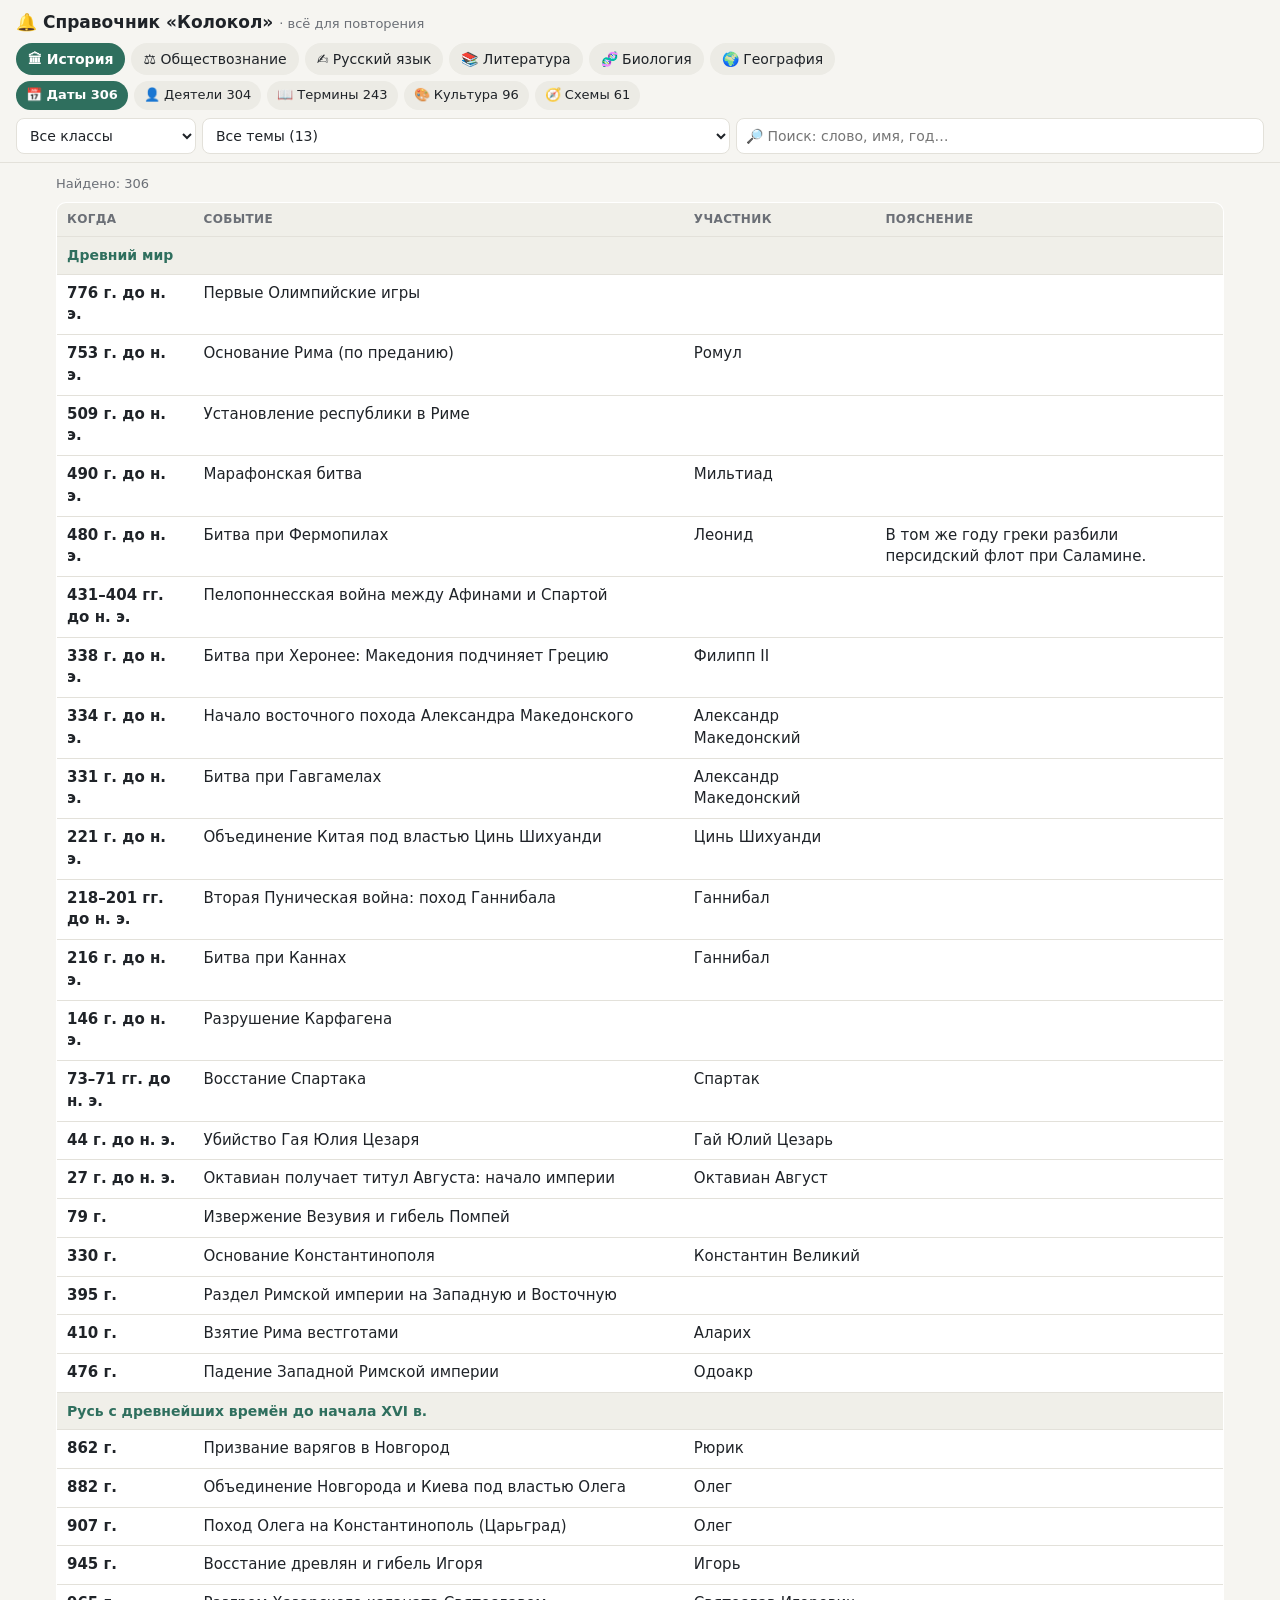
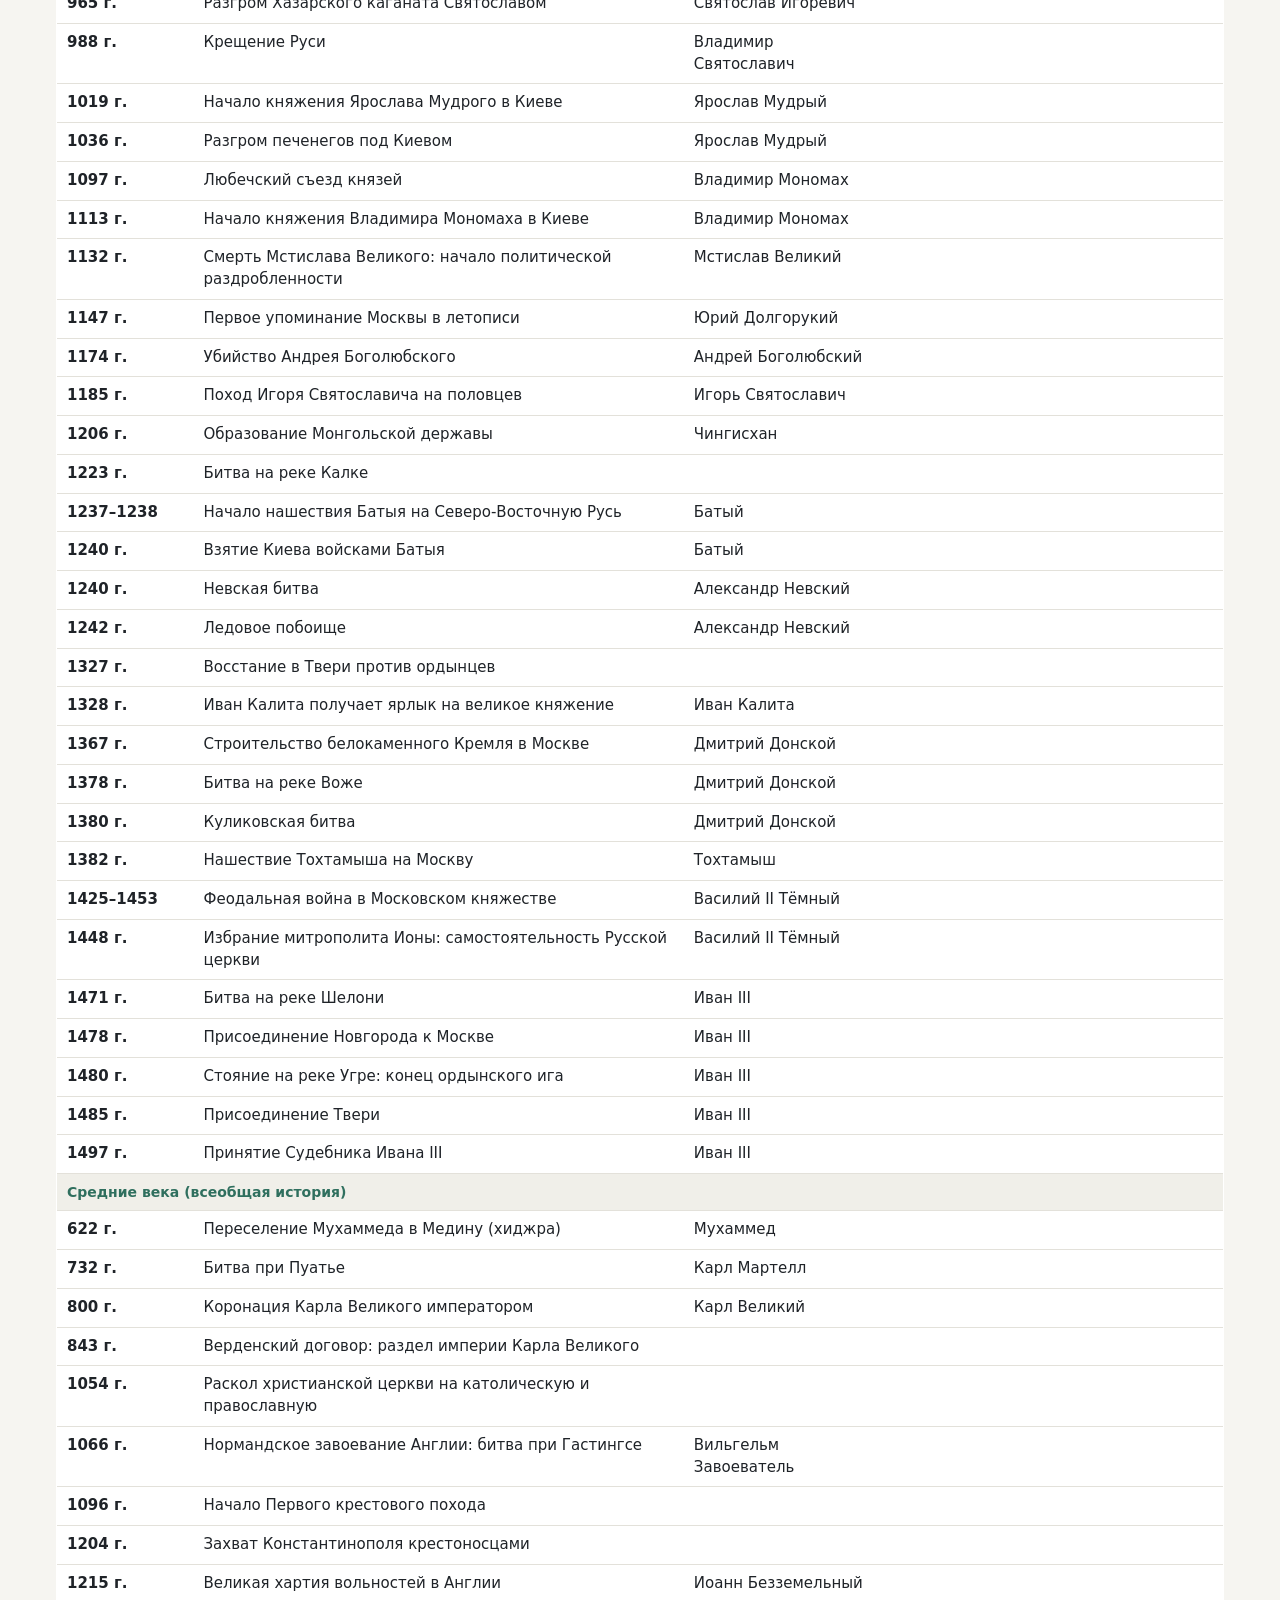
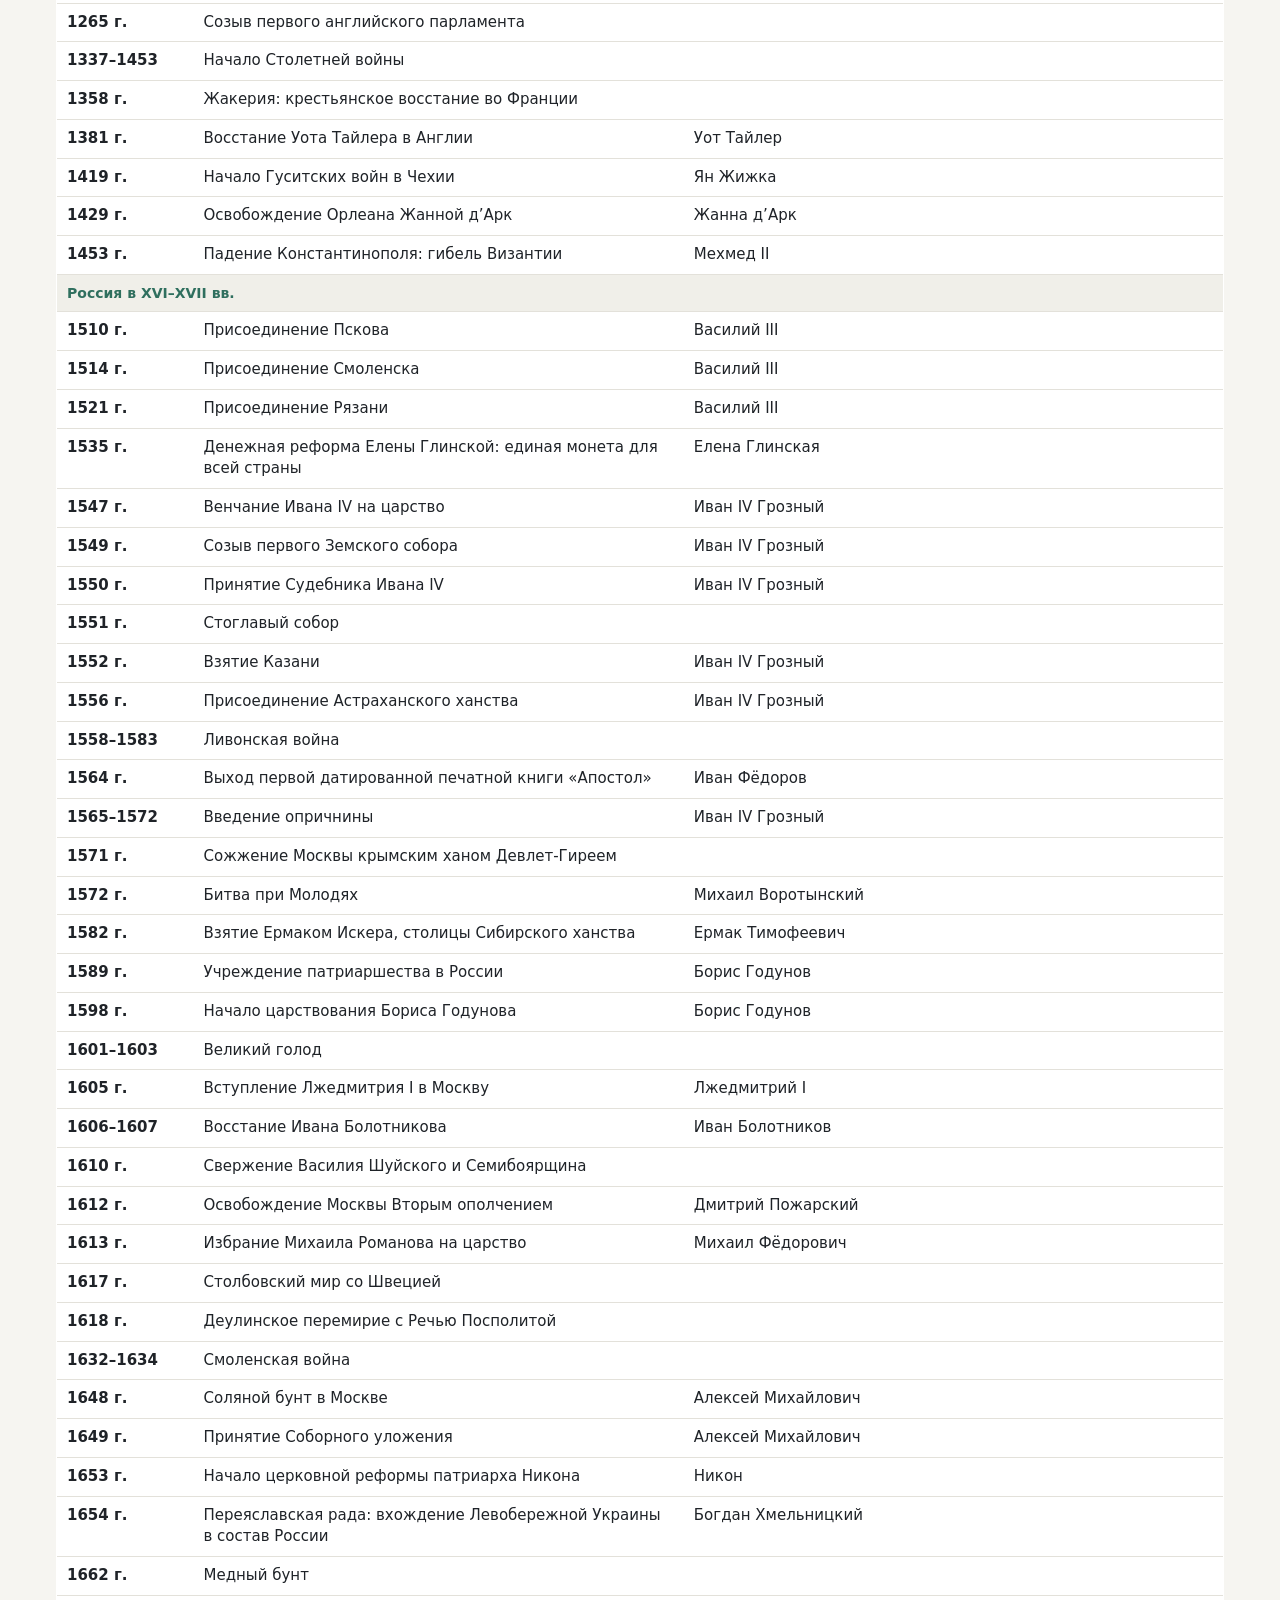
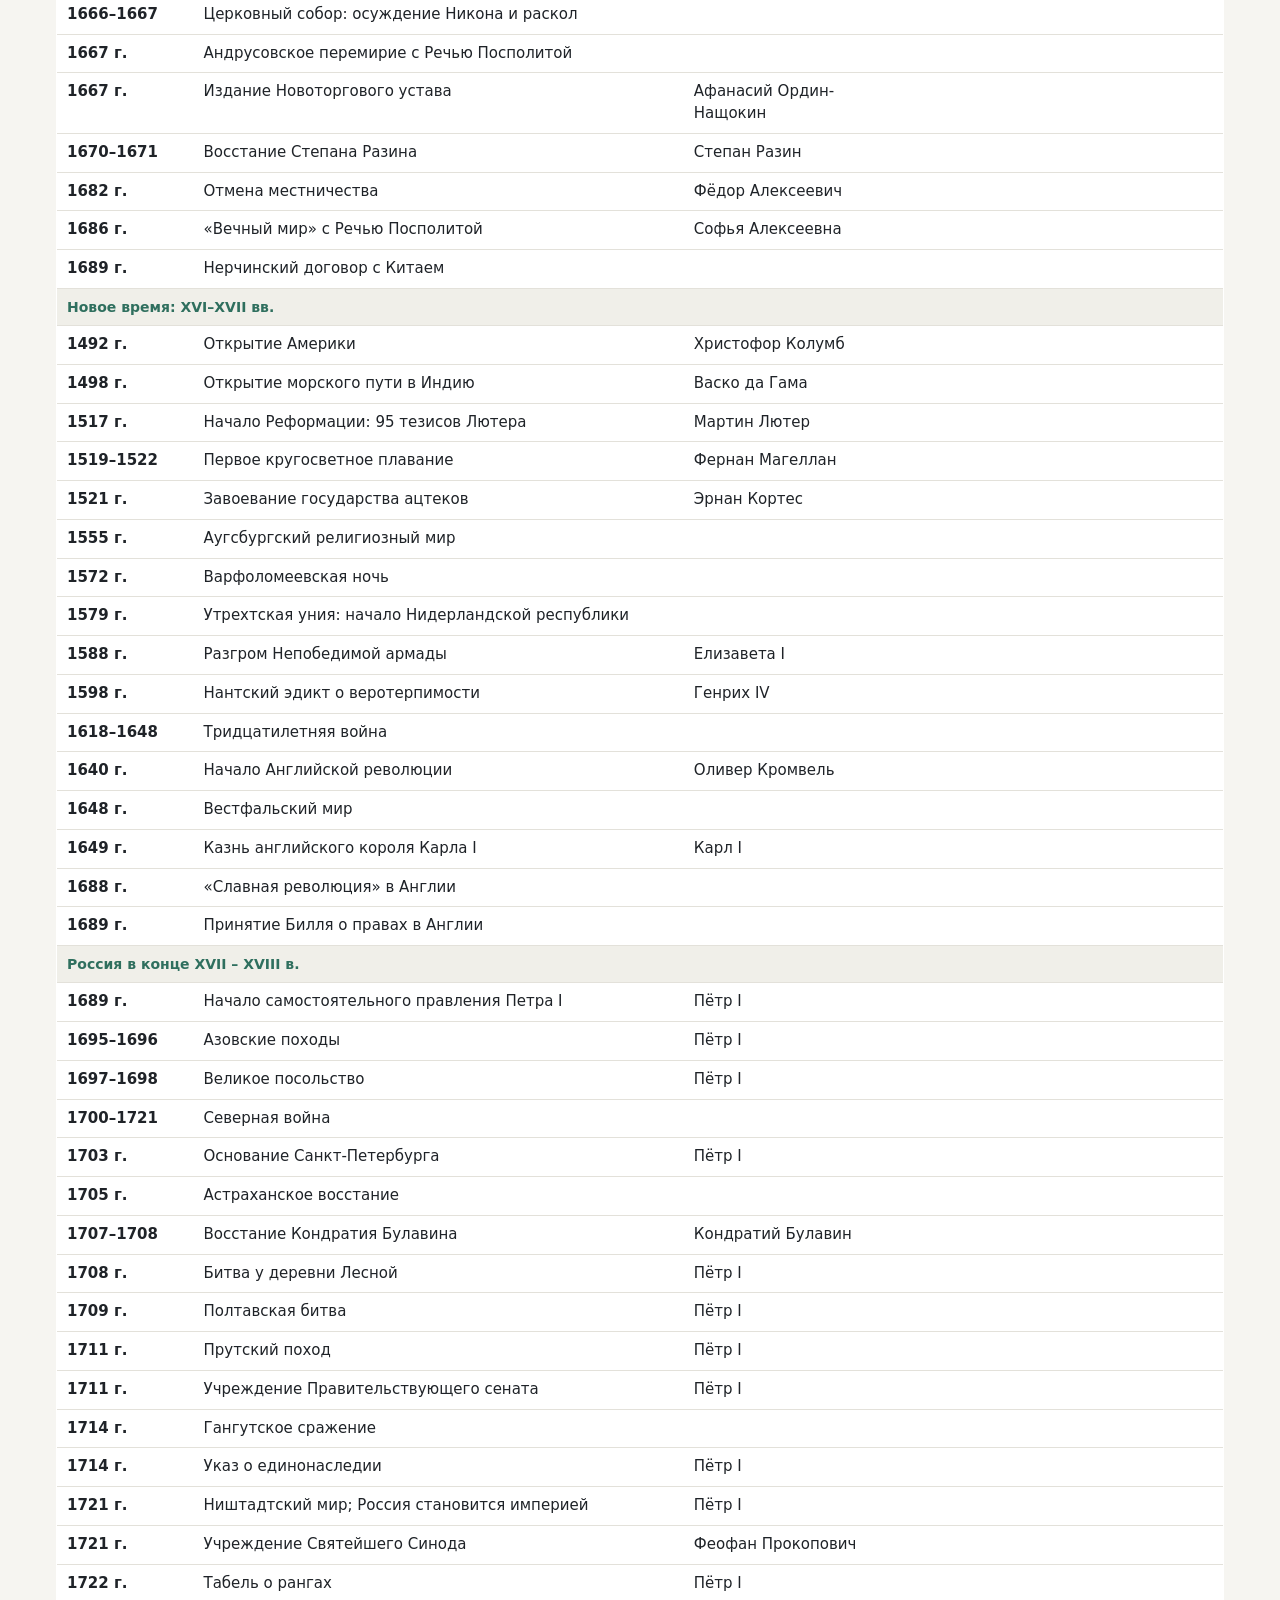
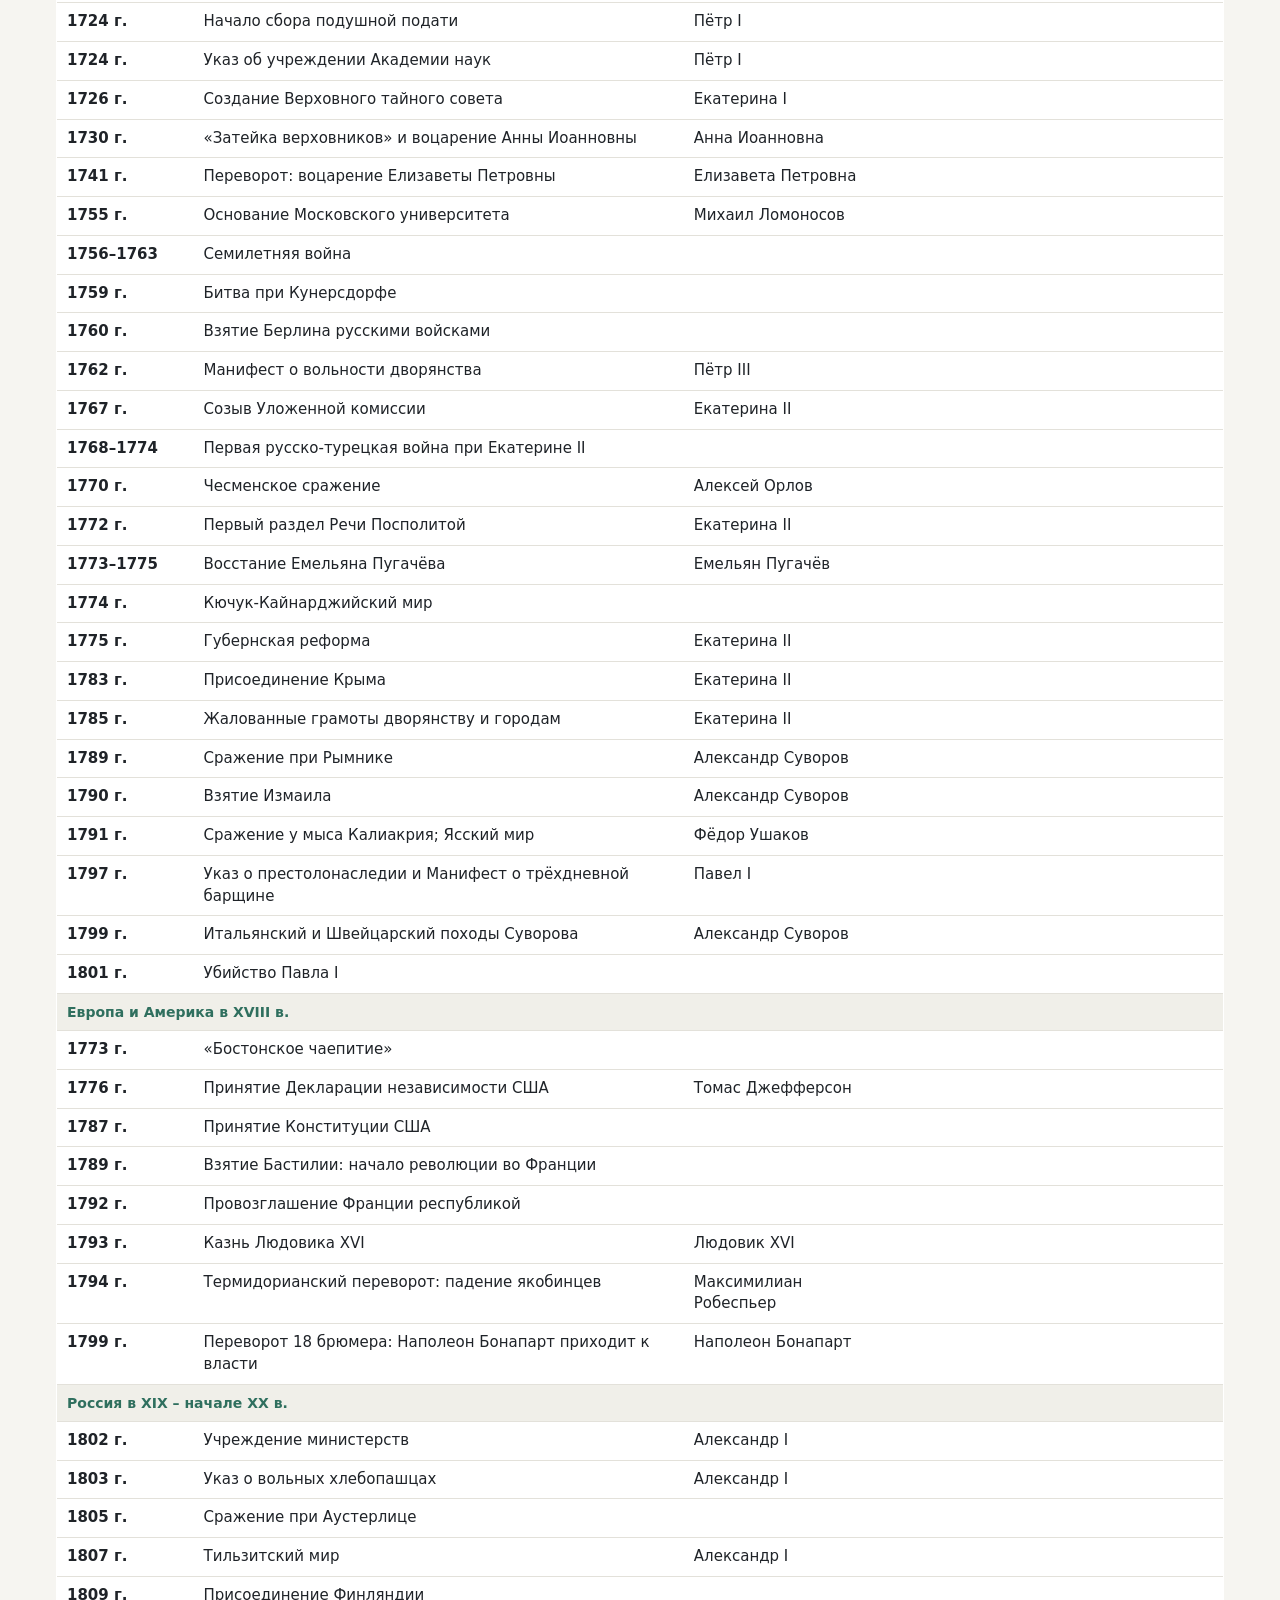
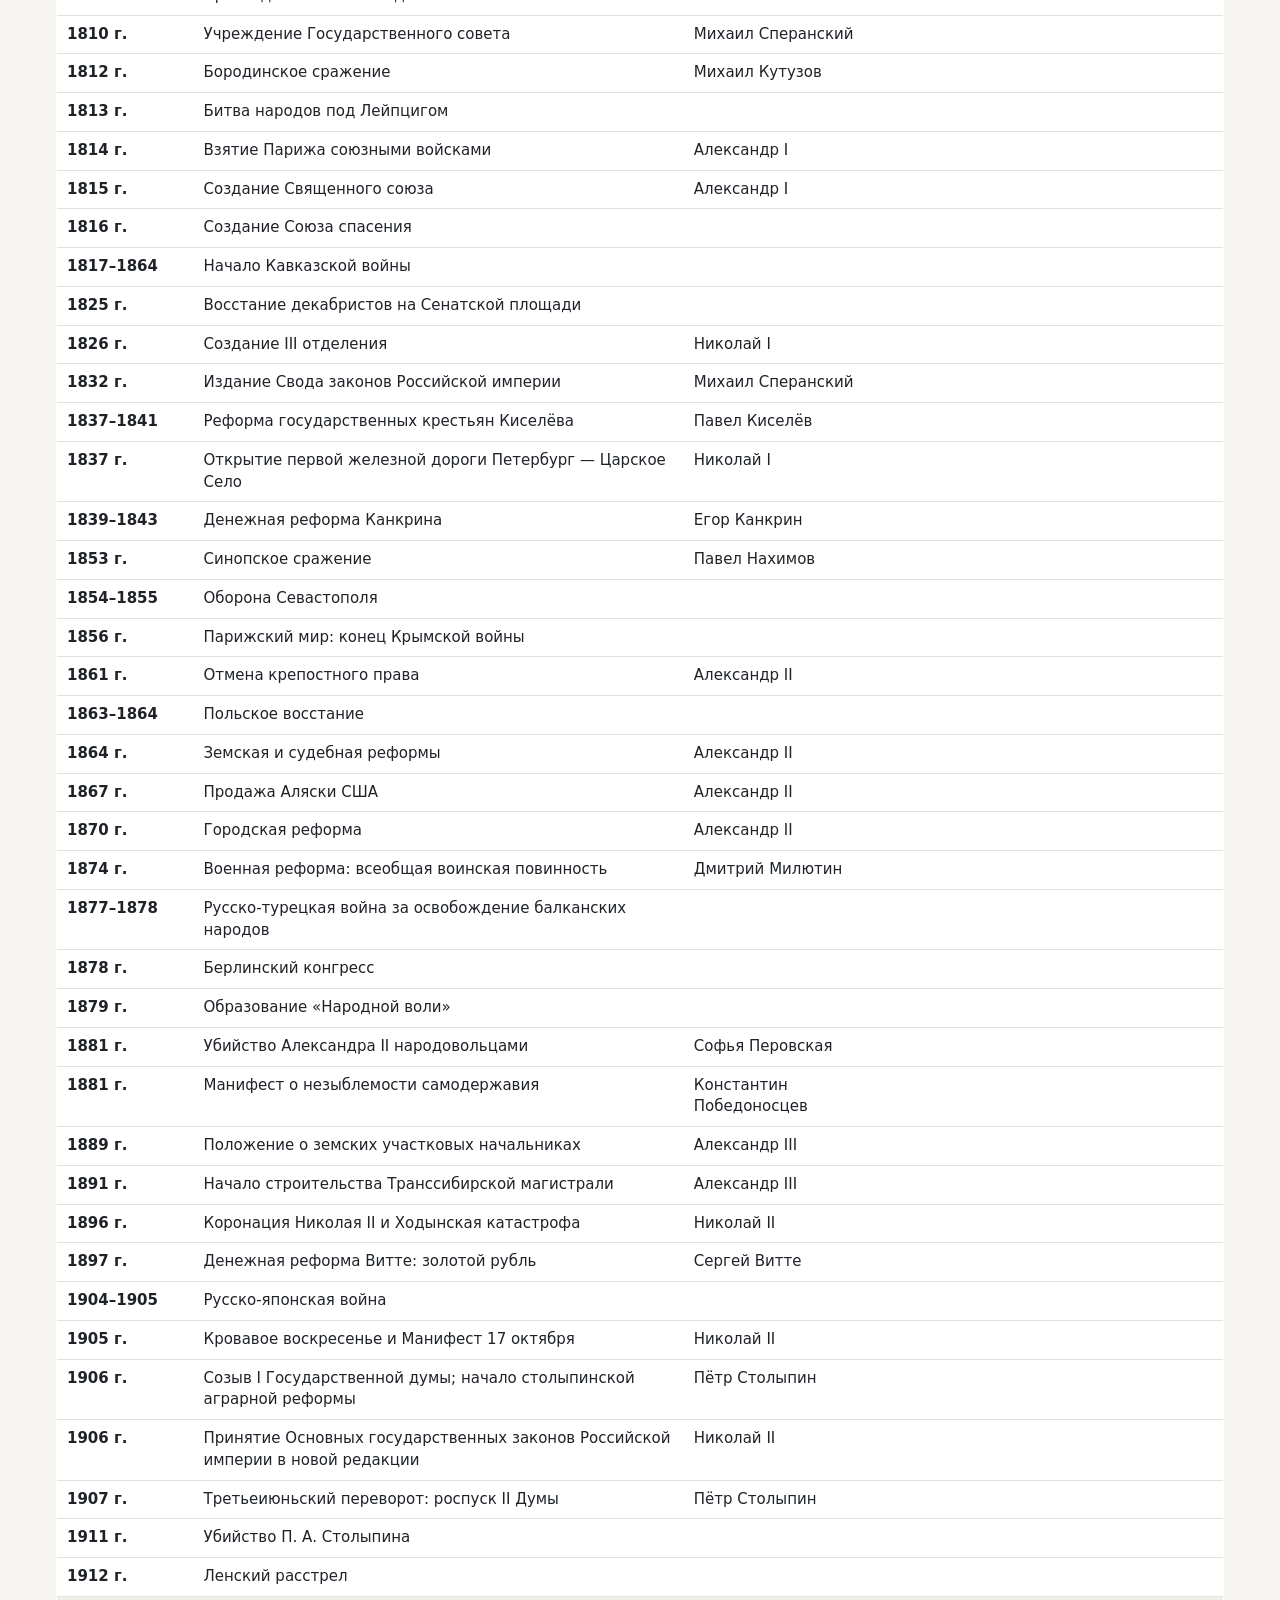
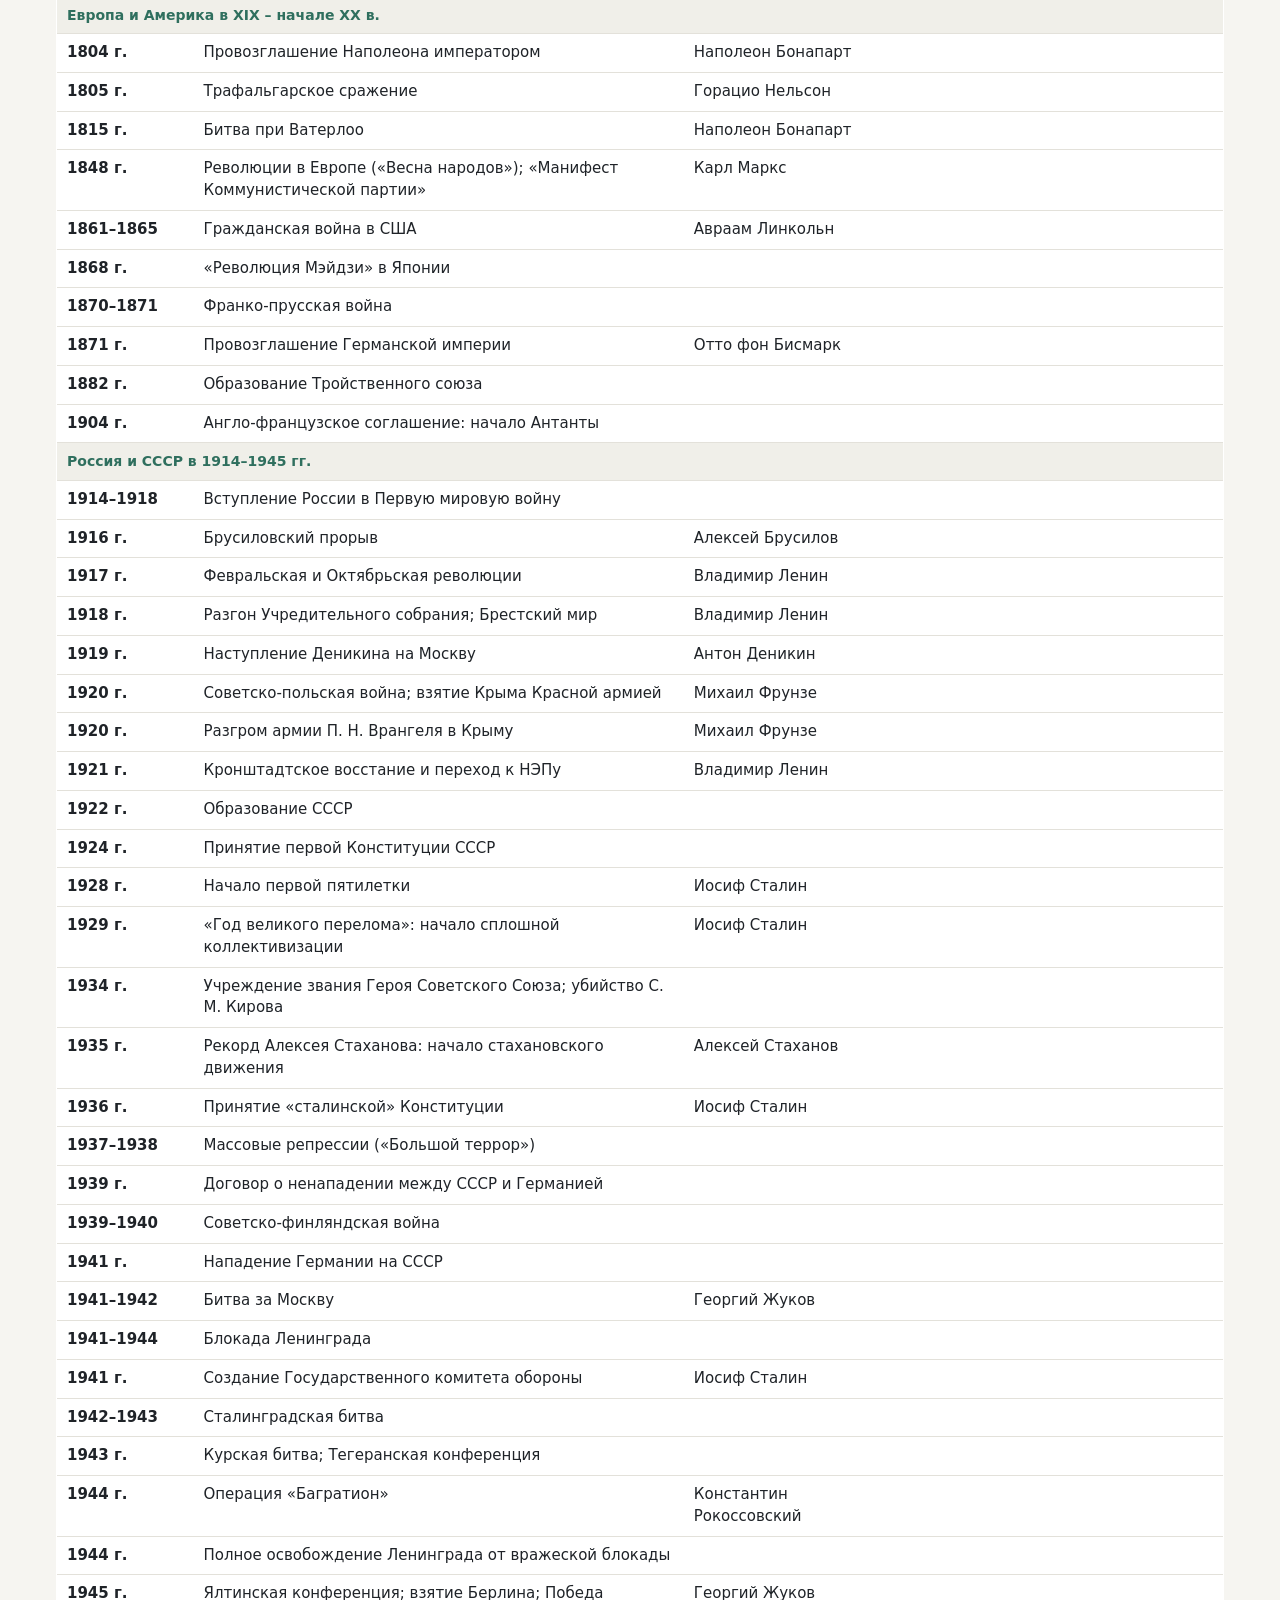
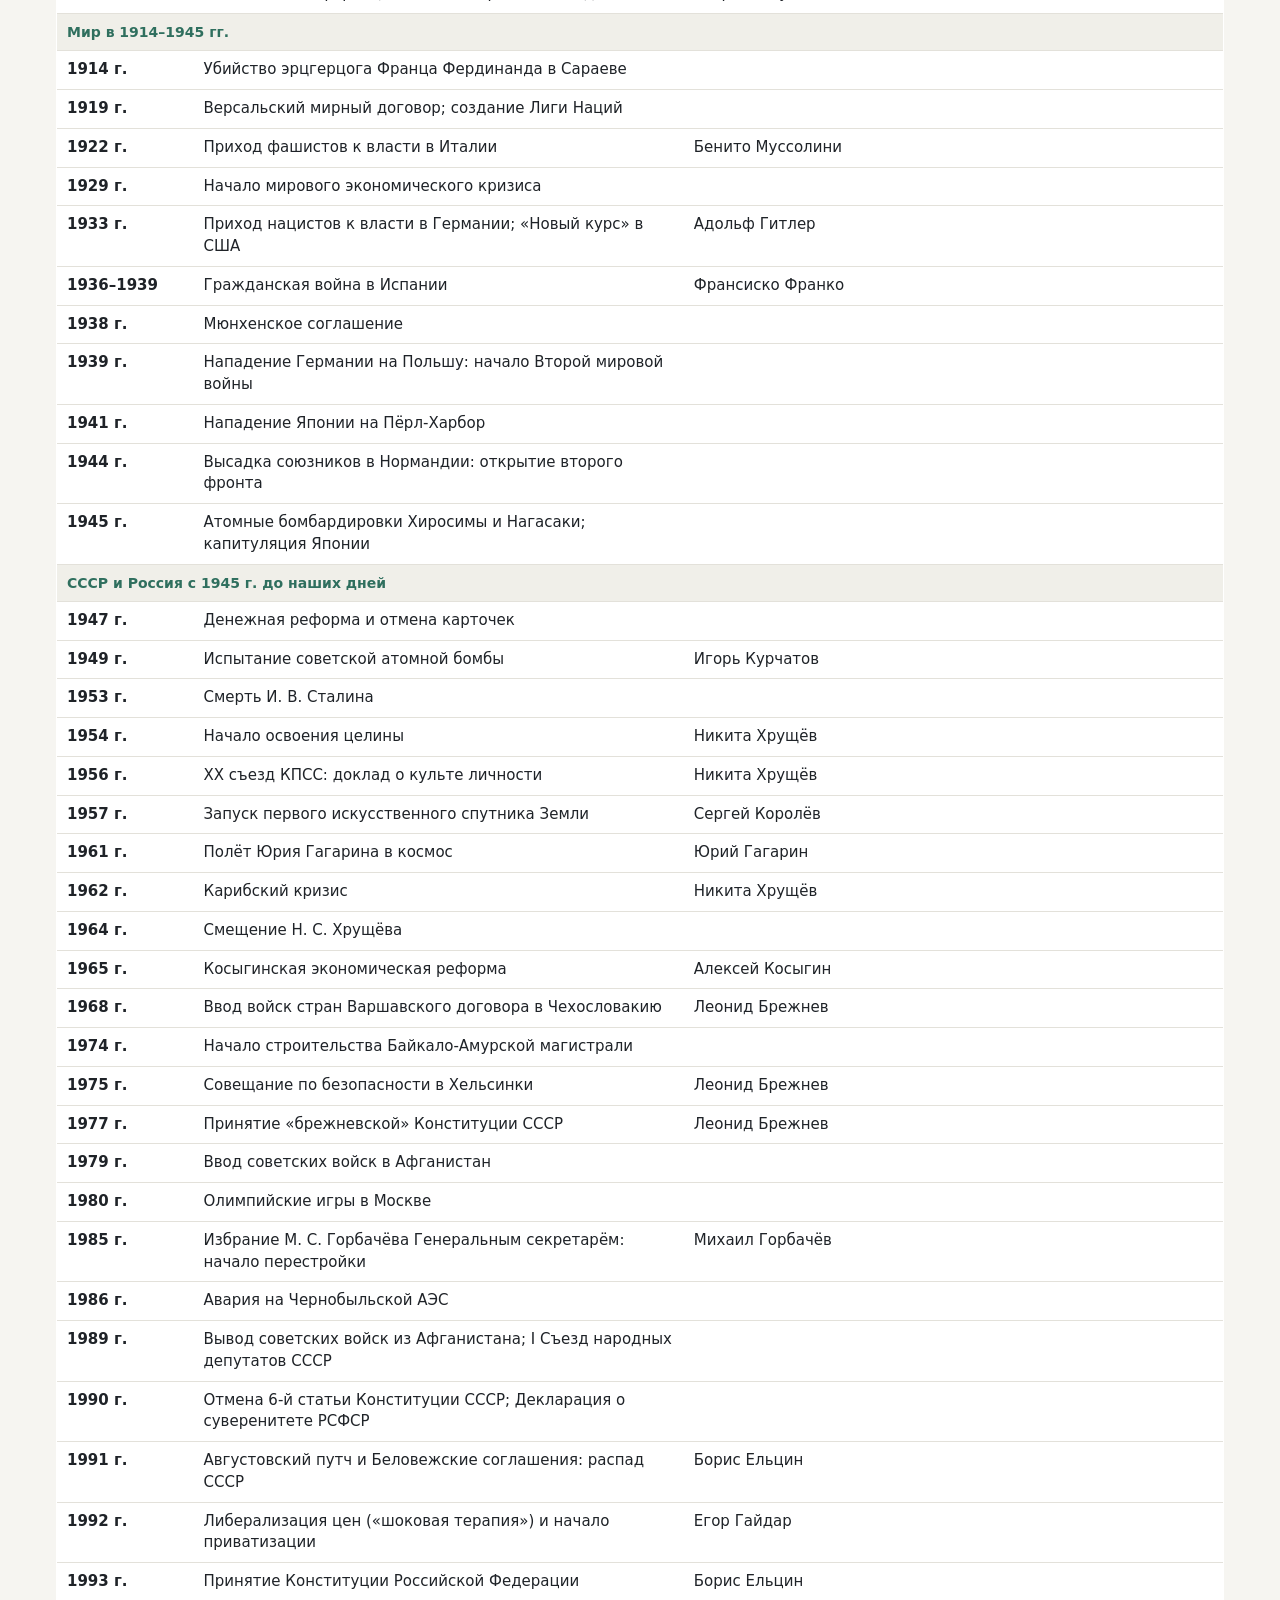
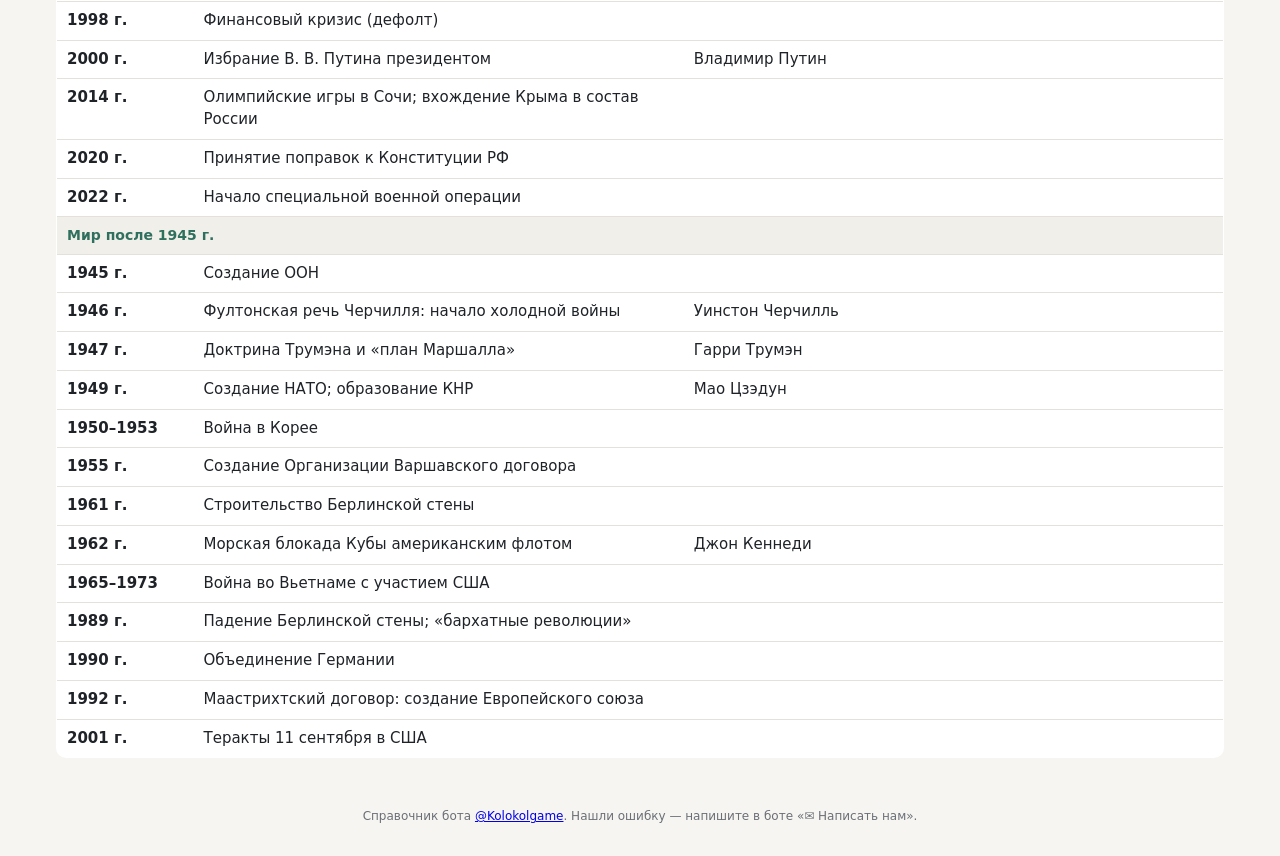
==== index.html @ 06cfd272 "Справочник 2026-11-09 18:02" ====
<!doctype html>
<html lang="ru">
<head>
<meta charset="utf-8">
<meta name="viewport" content="width=device-width, initial-scale=1, viewport-fit=cover">
<title>Справочник «Колокол»</title>
<meta name="description" content="Даты, деятели, термины, правила, произведения и карты для школы, ОГЭ и ЕГЭ — справочник бота @Kolokolgame">
<link rel="icon" href="data:image/svg+xml,<svg xmlns='http://www.w3.org/2000/svg' viewBox='0 0 100 100'><text y='.9em' font-size='90'>🔔</text></svg>">
<!-- async: если telegram.org недоступен, страница всё равно открывается сразу -->
<script async src="https://telegram.org/js/telegram-web-app.js" onload="window.initTelegram && initTelegram()"></script>
<style>
:root {
  --bg: #f6f5f1; --panel: #ffffff; --ink: #1f2328; --muted: #6b6f76; --line: #e3e1da;
  --accent: #2f6f5e; --accent-ink: #ffffff; --chip: #ecebe5; --mark: #fff3bf; --band: #f0efe9;
  color-scheme: light;
}
@media (prefers-color-scheme: dark) {
  :root:not([data-theme="light"]) {
    --bg: #15171a; --panel: #1d2024; --ink: #e8e6e1; --muted: #9a9ea5; --line: #2e3238;
    --accent: #5fb39a; --accent-ink: #0f1513; --chip: #272a2f; --mark: #4a4220; --band: #23262b;
    color-scheme: dark;
  }
}
:root[data-theme="dark"] {
  --bg: #15171a; --panel: #1d2024; --ink: #e8e6e1; --muted: #9a9ea5; --line: #2e3238;
  --accent: #5fb39a; --accent-ink: #0f1513; --chip: #272a2f; --mark: #4a4220; --band: #23262b;
  color-scheme: dark;
}
* { box-sizing: border-box; }
body { margin: 0; background: var(--bg); color: var(--ink);
  font: 15px/1.45 system-ui, -apple-system, "Segoe UI", Roboto, sans-serif; -webkit-text-size-adjust: 100%; }
header { position: sticky; top: 0; z-index: 5; background: var(--bg); border-bottom: 1px solid var(--line);
  padding: 10px 16px 8px; }
h1 { font-size: 17px; margin: 0 0 8px; font-weight: 650; }
h1 small { color: var(--muted); font-weight: 400; font-size: 13px; }
.chips { display: flex; gap: 6px; overflow-x: auto; scrollbar-width: none; padding-bottom: 6px; }
.chips::-webkit-scrollbar { display: none; }
.chip { flex: none; border: 0; border-radius: 999px; padding: 6px 12px; background: var(--chip); color: var(--ink);
  font: inherit; font-size: 14px; cursor: pointer; white-space: nowrap; }
.chip[aria-pressed="true"] { background: var(--accent); color: var(--accent-ink); font-weight: 600; }
.chips.small .chip { font-size: 13px; padding: 5px 10px; }
.filters { display: grid; grid-template-columns: auto 1fr; gap: 6px; margin-top: 2px; }
.filters select, .filters input { font: inherit; font-size: 14px; color: var(--ink); background: var(--panel);
  border: 1px solid var(--line); border-radius: 8px; padding: 7px 9px; min-width: 0; width: 100%; }
.filters input { grid-column: 1 / -1; }
main { padding: 12px 16px 40px; max-width: 1200px; margin: 0 auto; }
.count { color: var(--muted); font-size: 13px; margin: 0 0 8px; }
table { width: 100%; border-collapse: collapse; background: var(--panel); border-radius: 10px; overflow: hidden;
  border: 1px solid var(--line); }
th, td { text-align: left; vertical-align: top; padding: 8px 10px; border-bottom: 1px solid var(--line); }
th { font-size: 12px; text-transform: uppercase; letter-spacing: .03em; color: var(--muted); background: var(--band); font-weight: 600; }
tr.topic td { background: var(--band); font-weight: 650; font-size: 14px; color: var(--accent); }
td img { width: 140px; max-width: 100%; height: auto; border-radius: 6px; display: block; background: #fff; }
td small { color: var(--muted); }
mark { background: var(--mark); color: inherit; border-radius: 2px; }
.empty { text-align: center; color: var(--muted); padding: 40px 0; }
footer { color: var(--muted); font-size: 12px; text-align: center; padding: 10px 16px 30px; }
@media (min-width: 760px) {
  .filters { grid-template-columns: 180px 1fr 1fr; }
  .filters input { grid-column: auto; }
  td img { width: 200px; }
}
/* На телефоне строка таблицы — карточка: подписи столбцов перед значением */
@media (max-width: 759px) {
  table, tbody, tr, td { display: block; width: 100%; }
  thead { display: none; }
  table { border: 0; background: none; }
  tr.item { background: var(--panel); border: 1px solid var(--line); border-radius: 10px; margin-bottom: 8px; padding: 6px 0; }
  tr.item td { border: 0; padding: 3px 12px; }
  tr.item td:empty { display: none; }
  tr.item td[data-label]:not([data-label=""]):not(:first-child)::before { content: attr(data-label); display: block;
    font-size: 11px; text-transform: uppercase; letter-spacing: .03em; color: var(--muted); }
  tr.topic td { border: 0; margin: 14px 0 8px; background: none; padding: 0 2px; }
  td img { width: 100%; max-width: 420px; }
  h1 small { display: none; }
}
</style>
</head>
<body>
<header>
  <h1>🔔 Справочник «Колокол» <small>· всё для повторения</small></h1>
  <nav class="chips" id="subjects" aria-label="Предмет"></nav>
  <nav class="chips small" id="tabs" aria-label="Раздел"></nav>
  <div class="filters">
    <select id="mode" aria-label="Класс или экзамен"></select>
    <select id="topic" aria-label="Тема"></select>
    <input id="q" type="search" placeholder="🔎 Поиск: слово, имя, год…" autocomplete="off">
  </div>
</header>
<main>
  <p class="count" id="count"></p>
  <div id="out"></div>
</main>
<footer>Справочник бота <a href="https://t.me/Kolokolgame">@Kolokolgame</a>. Нашли ошибку — напишите в боте «✉️ Написать нам».</footer>
<script>
const MENU = [{"key": "hist", "title": "🏛 История", "modes": ["5", "6", "7", "8", "9", "10", "11", "oge", "ege"]}, {"key": "soc", "title": "⚖️ Обществознание", "modes": ["6", "7", "8", "9", "10", "11", "oge", "ege"]}, {"key": "rus", "title": "✍️ Русский язык", "modes": ["5", "6", "7", "8", "9", "10", "11", "oge", "ege"]}, {"key": "lit", "title": "📚 Литература", "modes": ["5", "6", "7", "8", "9", "10", "11", "oge", "ege"]}, {"key": "bio", "title": "🧬 Биология", "modes": ["5", "6", "7", "8", "9", "10", "11", "oge", "ege"]}, {"key": "geo", "title": "🌍 География", "modes": ["5", "6", "7", "8", "9", "10", "11", "oge", "ege"]}];
const MODE_TITLES = {oge: "ОГЭ", ege: "ЕГЭ"};
const state = {subject: MENU[0].key, tab: "", mode: "all", topic: -1, q: ""};
const $ = id => document.getElementById(id);
const norm = s => s.toLowerCase().replace(/ё/g, "е");

function initTelegram() {
  const tg = window.Telegram && Telegram.WebApp;
  if (!tg || !tg.initData) return;  // открыт не из Telegram
  tg.ready(); tg.expand();
  if (tg.colorScheme) document.documentElement.dataset.theme = tg.colorScheme;
}
if (window.Telegram) initTelegram();  // скрипт Telegram успел загрузиться раньше этой строки

function load(key) {
  return new Promise((ok, fail) => {
    if (window.DATA && DATA[key]) return ok(DATA[key]);
    const s = document.createElement("script");
    s.src = `data/${key}.js`;
    s.onload = () => ok(DATA[key]);
    s.onerror = fail;
    document.head.appendChild(s);
  });
}

function inMode(grade, oge, ege) {
  const m = state.mode;
  return m === "all" || (m === "oge" ? oge : m === "ege" ? ege : grade === +m);
}

function chip(label, pressed, onclick) {
  const b = document.createElement("button");
  b.className = "chip"; b.textContent = label; b.setAttribute("aria-pressed", pressed); b.onclick = onclick;
  return b;
}

function readHash() {
  const [subject, tab, mode] = decodeURIComponent(location.hash.slice(1)).split("/");
  if (MENU.some(m => m.key === subject)) state.subject = subject;
  if (tab) state.tab = tab;
  if (mode) state.mode = mode;
}

function writeHash() {
  history.replaceState(null, "", `#${state.subject}/${state.tab}/${state.mode}`);
}

function highlight(html, words) {
  if (!words.length) return html;
  // подсветка только в тексте, не в тегах
  return html.replace(/(^|>)([^<]+)/g, (all, gt, text) => {
    let t = text;
    for (const w of words) {
      const re = new RegExp(w.replace(/[.*+?^${}()|[\]\\]/g, "\\$&").replace(/е/g, "[её]"), "gi");
      t = t.replace(re, m => `\u0001${m}\u0002`);
    }
    return gt + t.replace(/\u0001/g, "<mark>").replace(/\u0002/g, "</mark>");
  });
}

async function render() {
  const data = await load(state.subject);
  // предметы
  const subj = $("subjects"); subj.replaceChildren();
  for (const m of MENU) subj.appendChild(chip(m.title, m.key === state.subject, () => {
    state.subject = m.key; state.topic = -1; render();
  }));
  // режимы
  if (state.mode !== "all" && !data.modes.includes(state.mode)) state.mode = "all";
  const mode = $("mode"); mode.replaceChildren(new Option("Все классы", "all"));
  for (const m of data.modes) mode.appendChild(new Option(MODE_TITLES[m] || `${m} класс`, m));
  mode.value = state.mode;
  // вкладки: только те, где в этом классе есть материал
  const tabsHere = data.tabs.filter(t => t.rows.some(r => inMode(r[1], r[2], r[3])));
  if (!tabsHere.some(t => t.key === state.tab)) state.tab = (tabsHere[0] || data.tabs[0]).key;
  const tabs = $("tabs"); tabs.replaceChildren();
  for (const t of tabsHere) tabs.appendChild(chip(`${t.title} ${t.rows.filter(r => inMode(r[1], r[2], r[3])).length}`,
    t.key === state.tab, () => { state.tab = t.key; render(); }));
  const tab = data.tabs.find(t => t.key === state.tab);
  // темы
  const rows = tab.rows.filter(r => inMode(r[1], r[2], r[3]));
  const topics = [...new Set(rows.map(r => r[0]))];
  if (!topics.includes(state.topic)) state.topic = -1;
  const sel = $("topic"); sel.replaceChildren(new Option(`Все темы (${topics.length})`, -1));
  for (const t of topics) sel.appendChild(new Option(data.topics[t][0], t));
  sel.value = state.topic;
  writeHash();
  draw(data, tab, rows);
  const active = tabs.querySelector('[aria-pressed="true"]');
  if (active) active.scrollIntoView({block: "nearest", inline: "nearest"});
}

function draw(data, tab, rows) {
  const words = norm(state.q).split(/\s+/).filter(Boolean);
  const shown = rows.filter(r => (state.topic < 0 || r[0] === state.topic) &&
    (!words.length || words.every(w => norm(r[4].join(" ").replace(/<[^>]+>/g, " ")).includes(w))));
  $("count").textContent = shown.length ? `Найдено: ${shown.length}` : "";
  if (!shown.length) {
    $("out").innerHTML = `<p class="empty">Ничего не нашлось. Попробуй другое слово или «Все темы».</p>`;
    return;
  }
  const head = tab.head;
  let html = `<table><thead><tr>${head.map(h => `<th>${h}</th>`).join("")}</tr></thead><tbody>`;
  let last = -1;
  for (const r of shown) {
    if (r[0] !== last) {
      last = r[0];
      const t = data.topics[r[0]];
      html += `<tr class="topic"><td colspan="${head.length}">${t[0]}</td></tr>`;
    }
    html += `<tr class="item">${r[4].map((c, i) => `<td data-label="${head[i]}">${highlight(c, words)}</td>`).join("")}</tr>`;
  }
  $("out").innerHTML = html + "</tbody></table>";
}

$("mode").onchange = e => { state.mode = e.target.value; render(); };
$("topic").onchange = e => { state.topic = +e.target.value; render(); window.scrollTo(0, 0); };
let timer;
$("q").oninput = e => { clearTimeout(timer); timer = setTimeout(() => { state.q = e.target.value.trim(); render(); }, 150); };
window.addEventListener("hashchange", () => { readHash(); render(); });
readHash();
render();
</script>
</body>
</html>
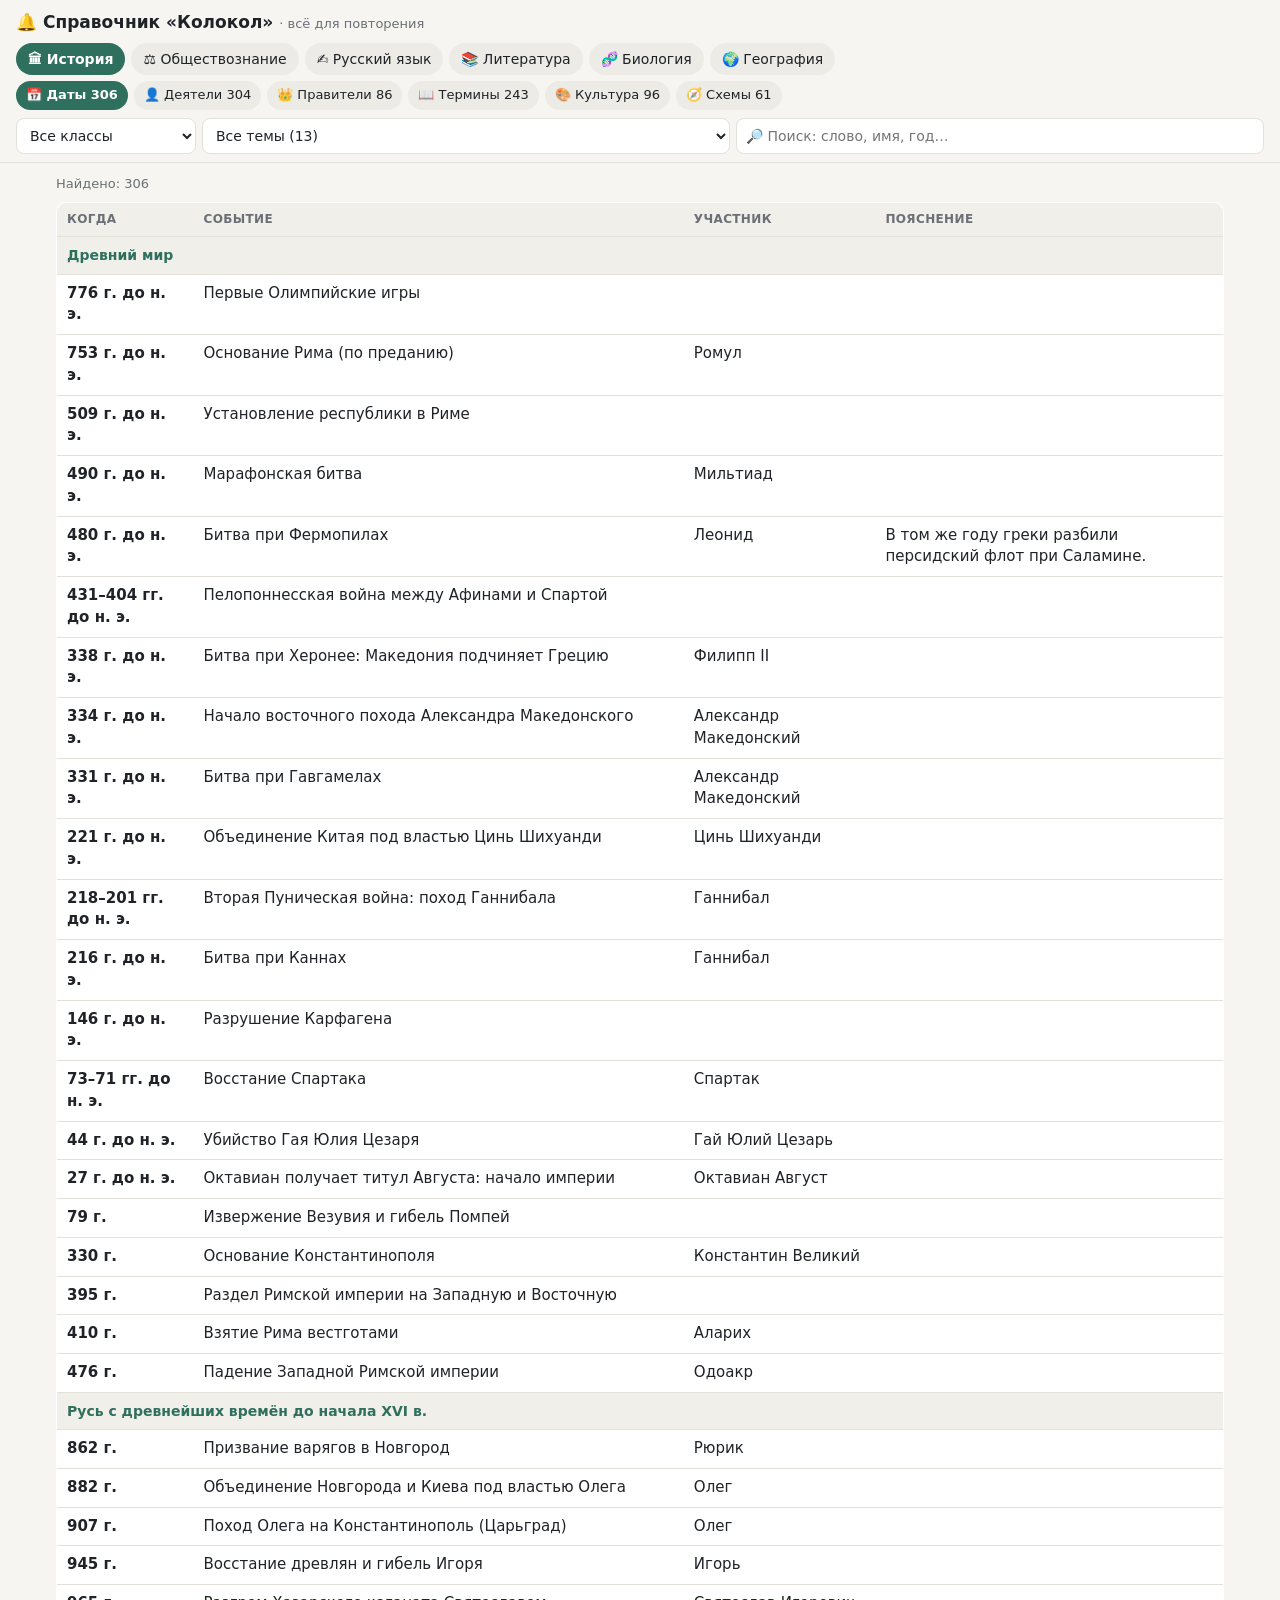
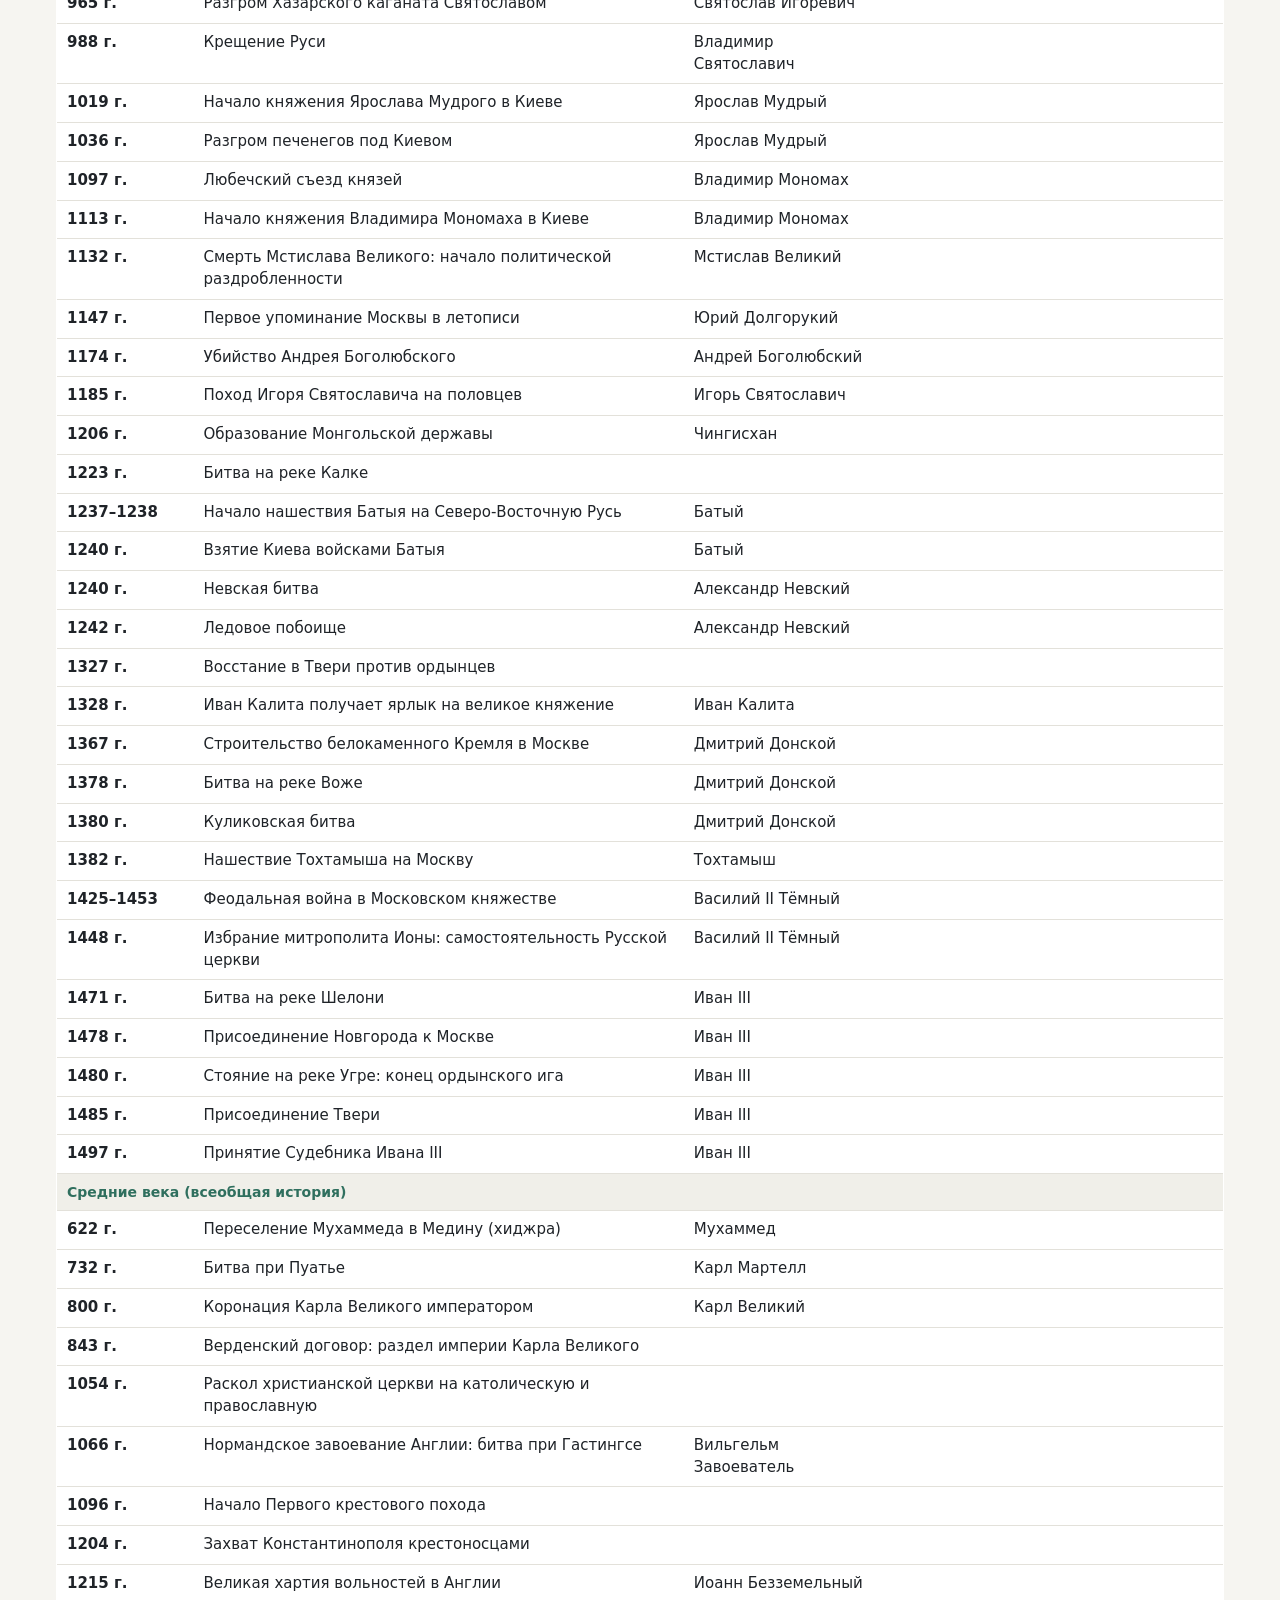
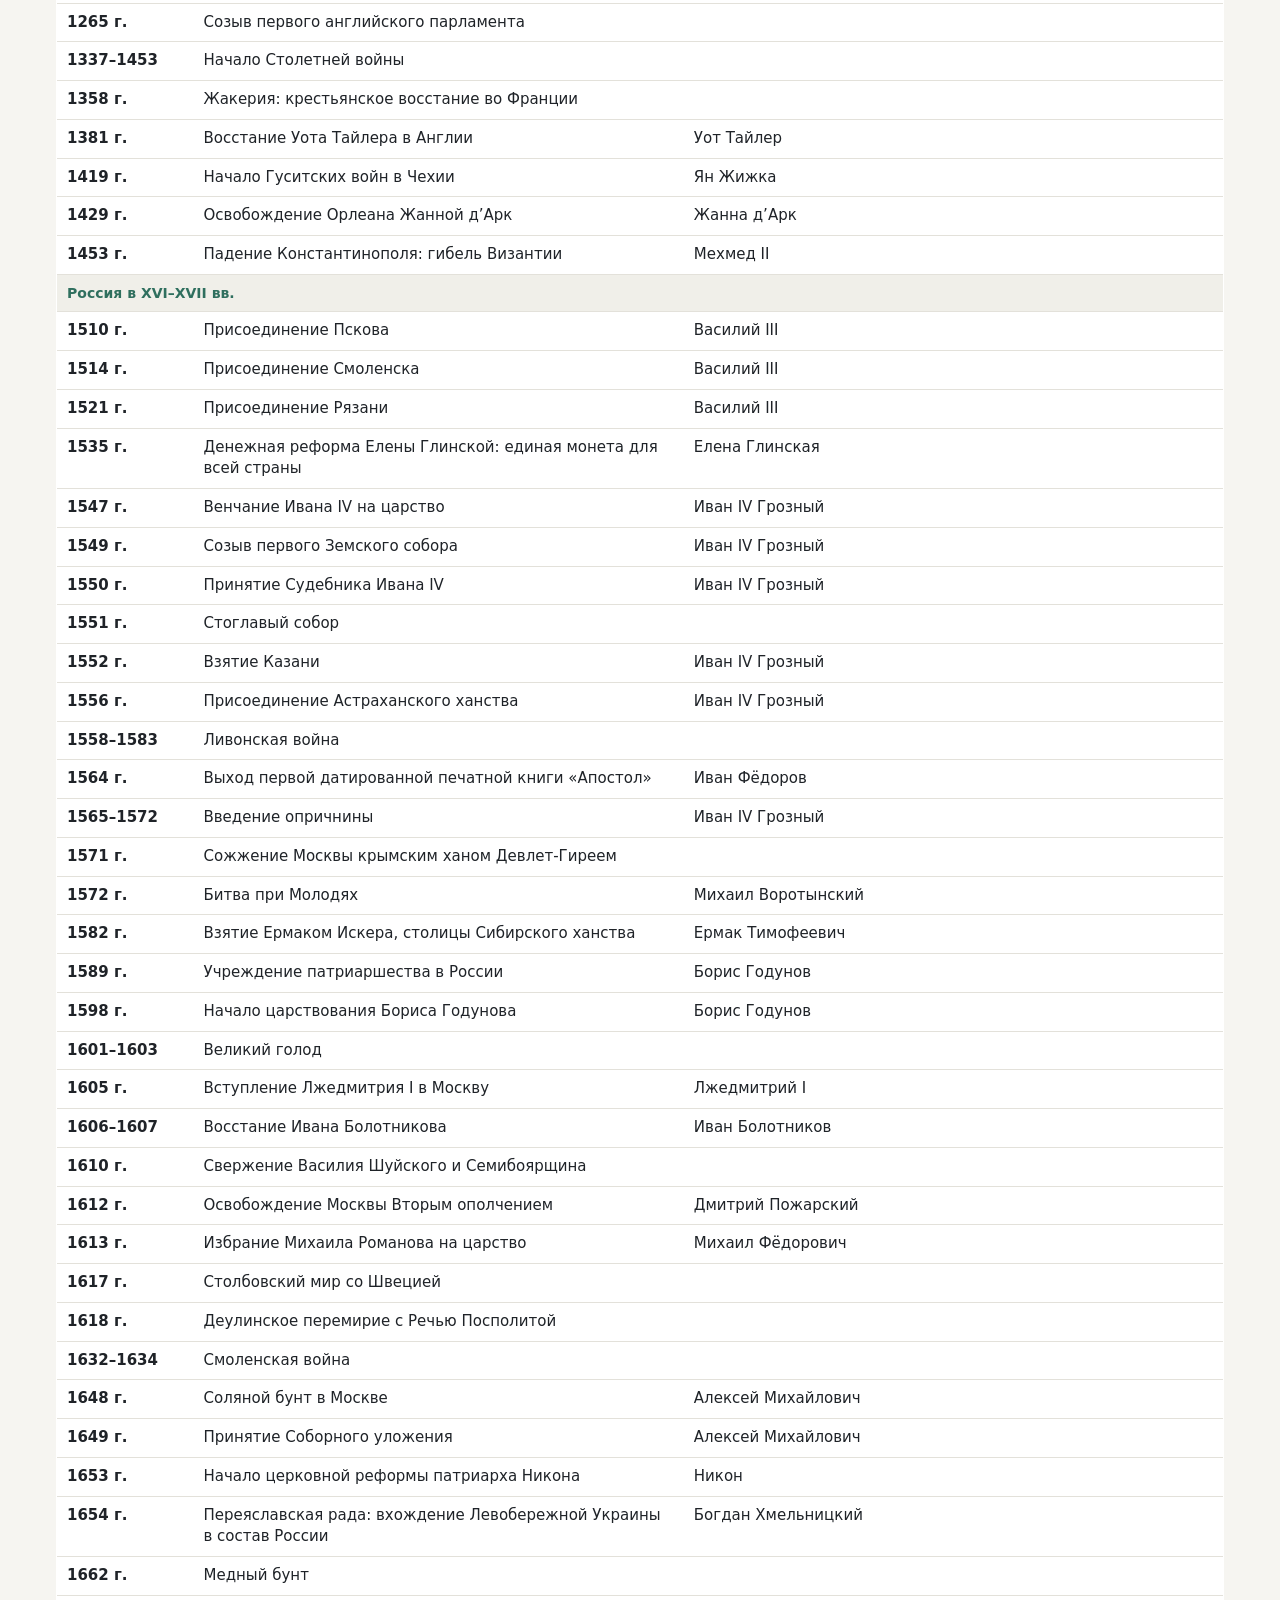
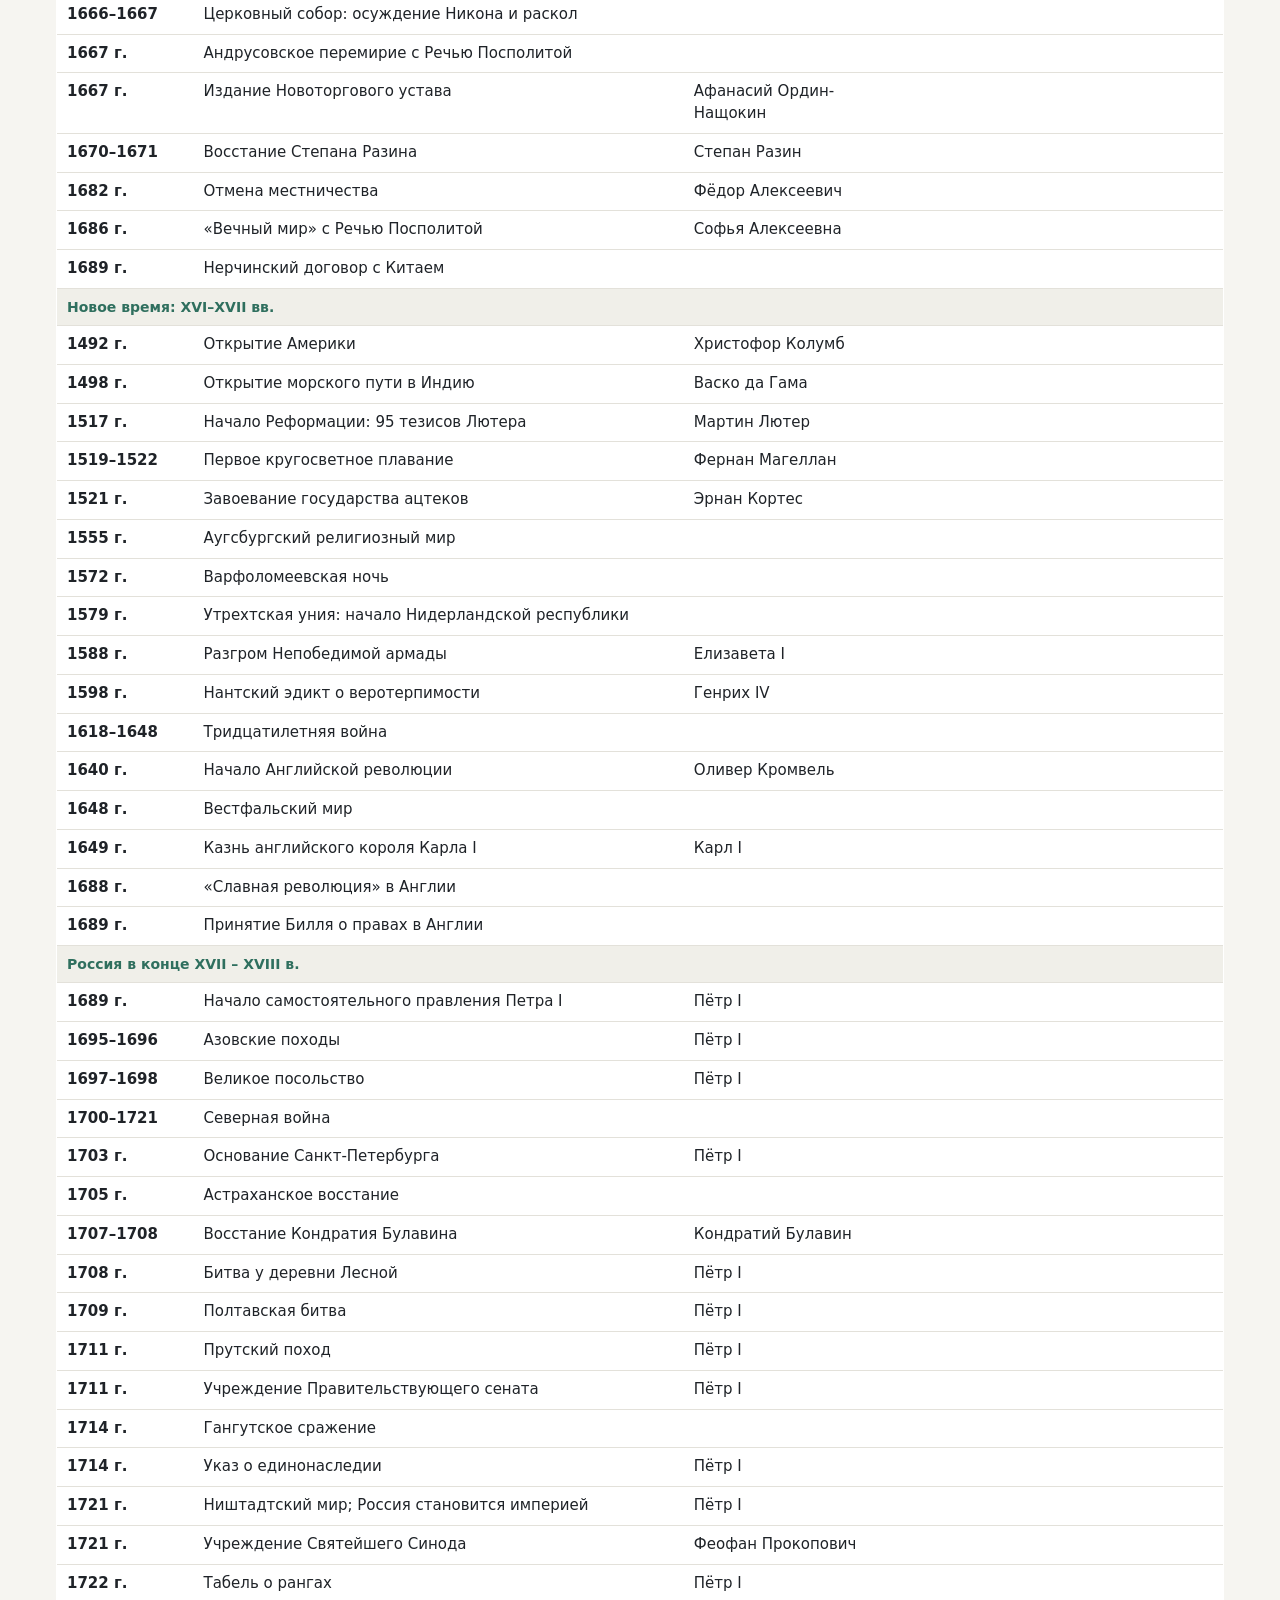
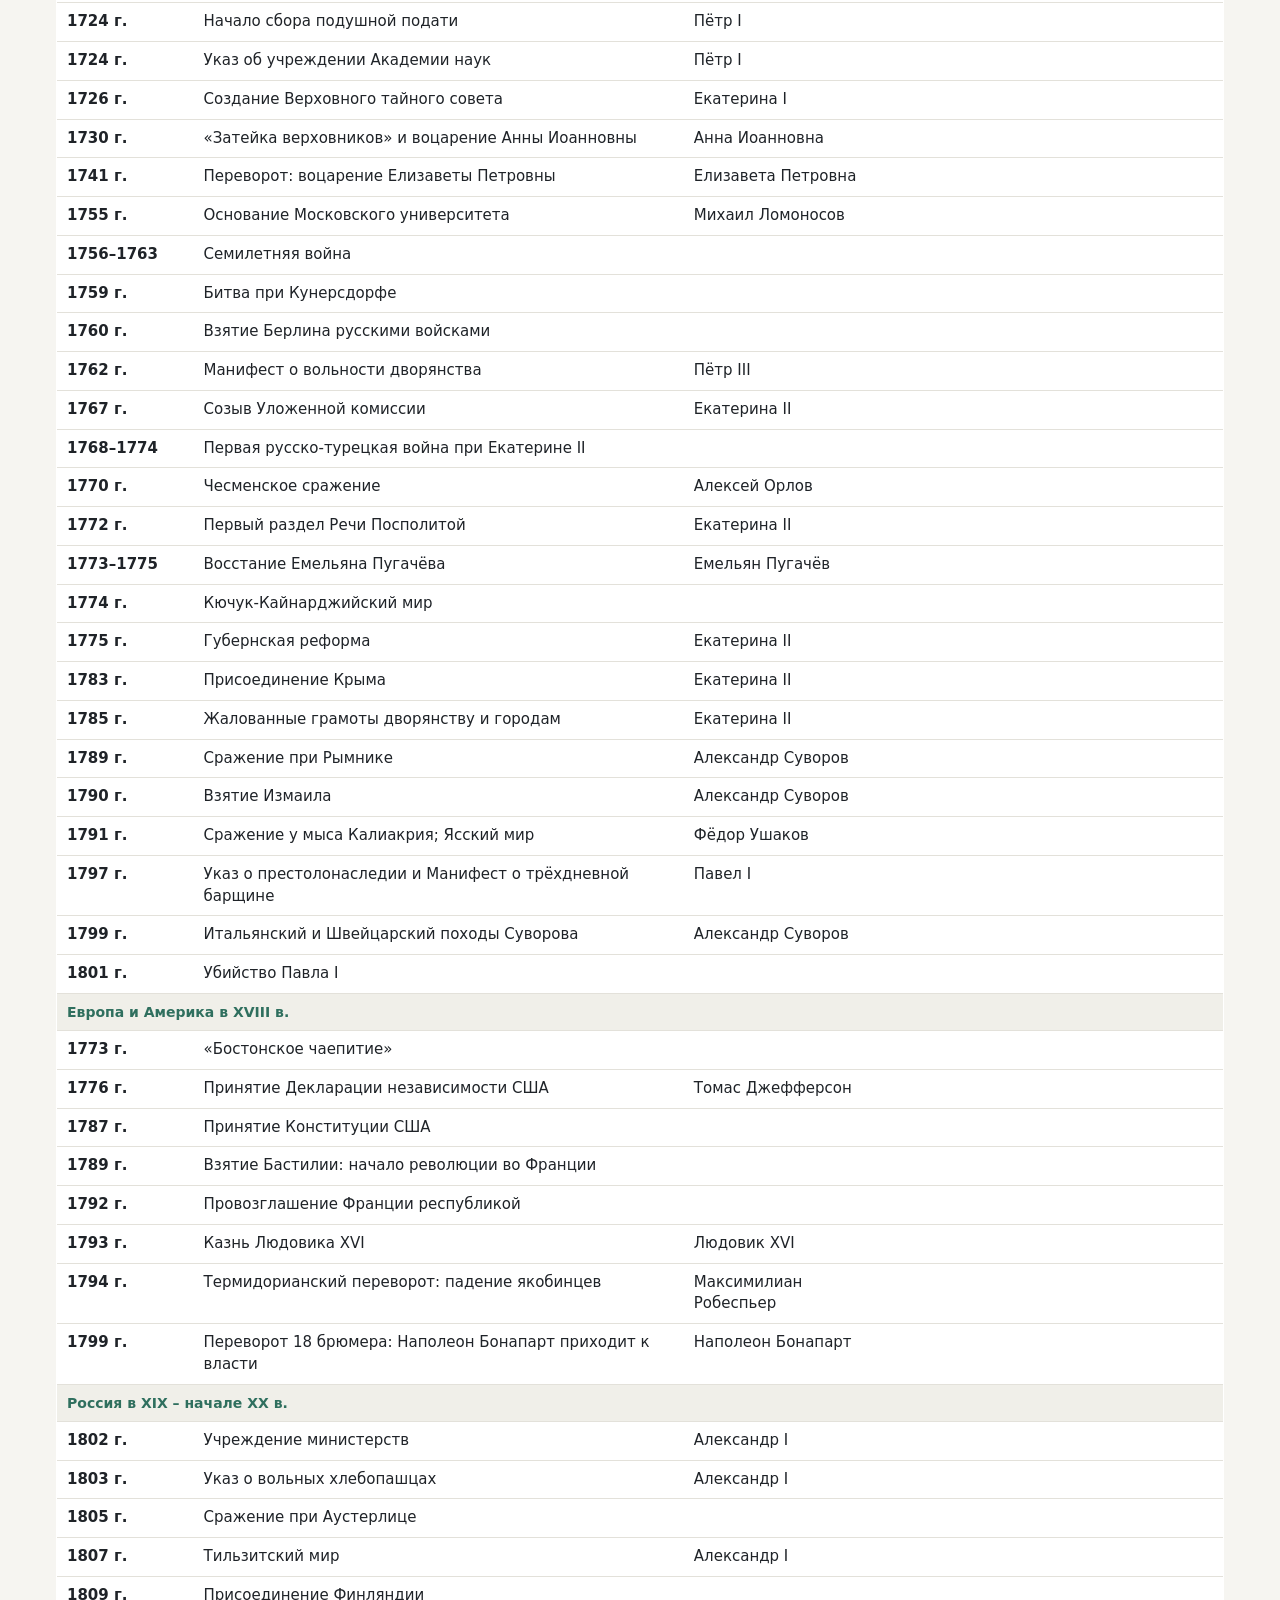
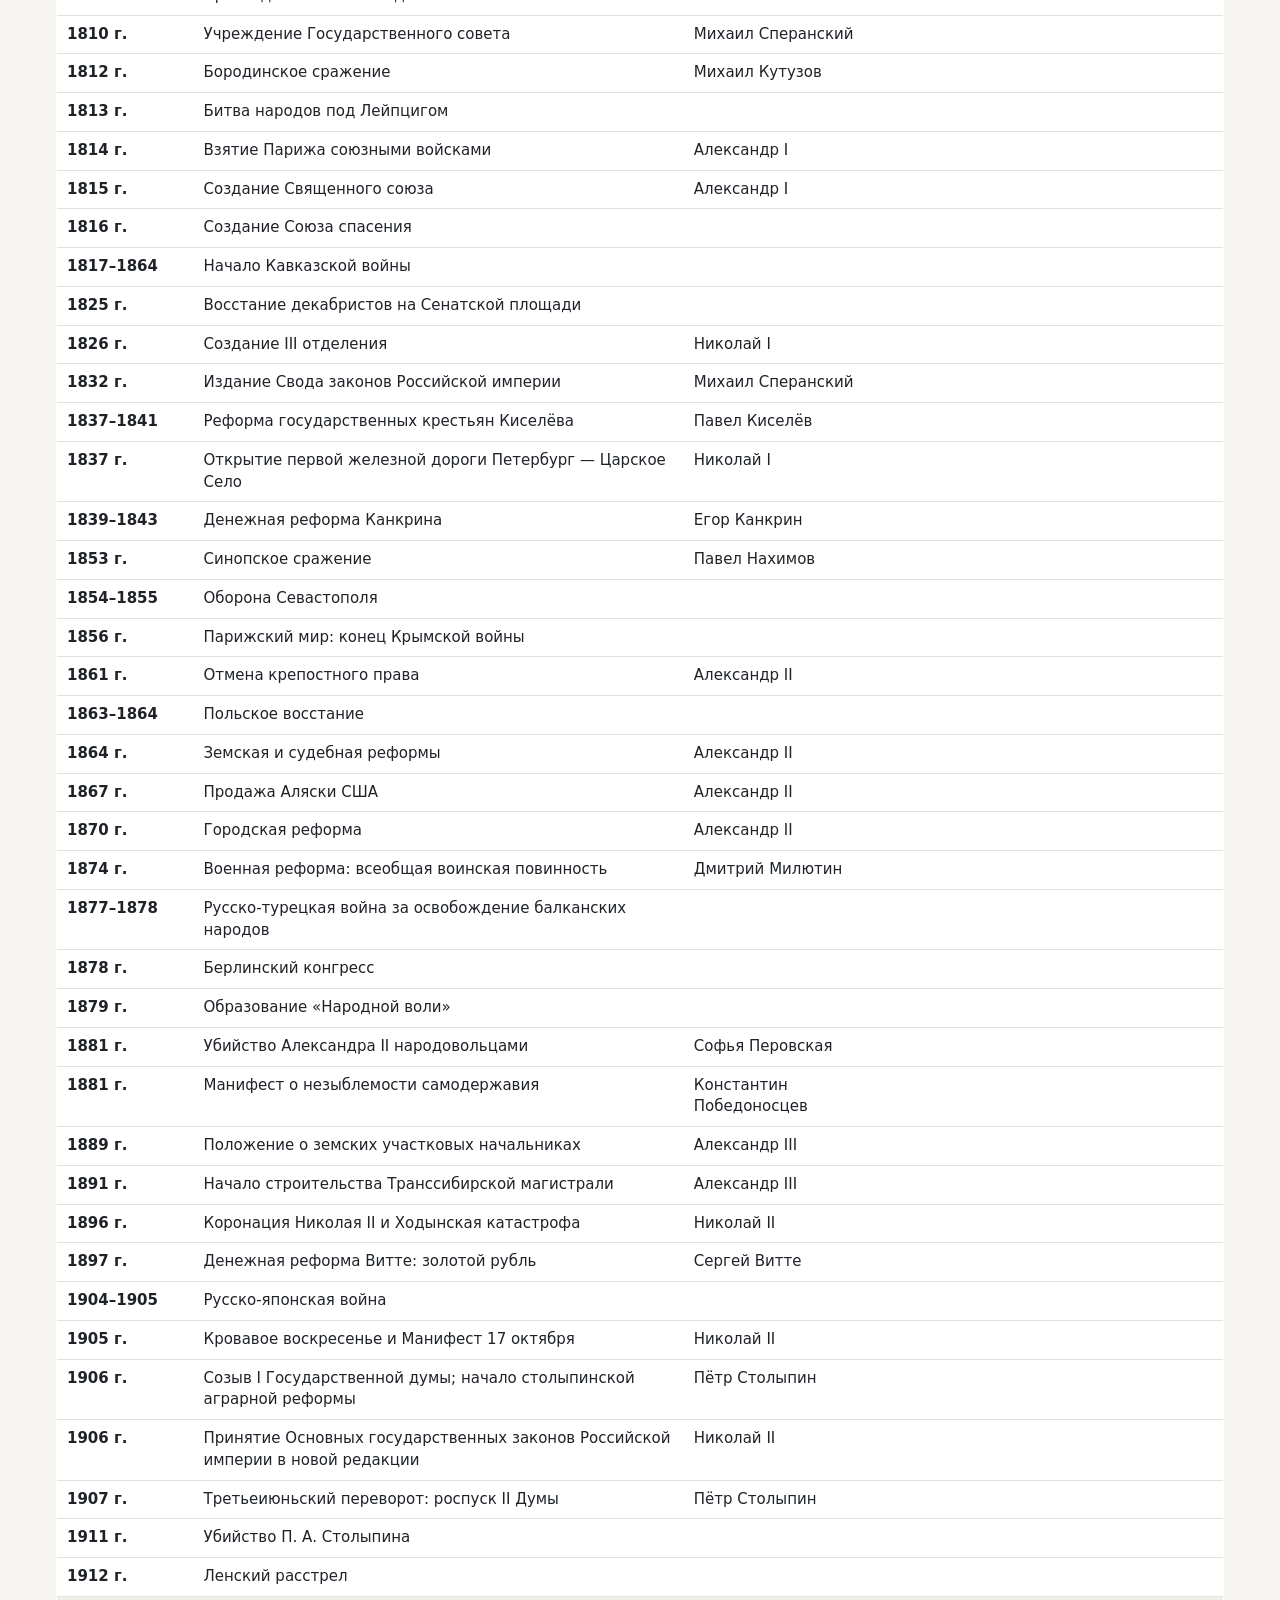
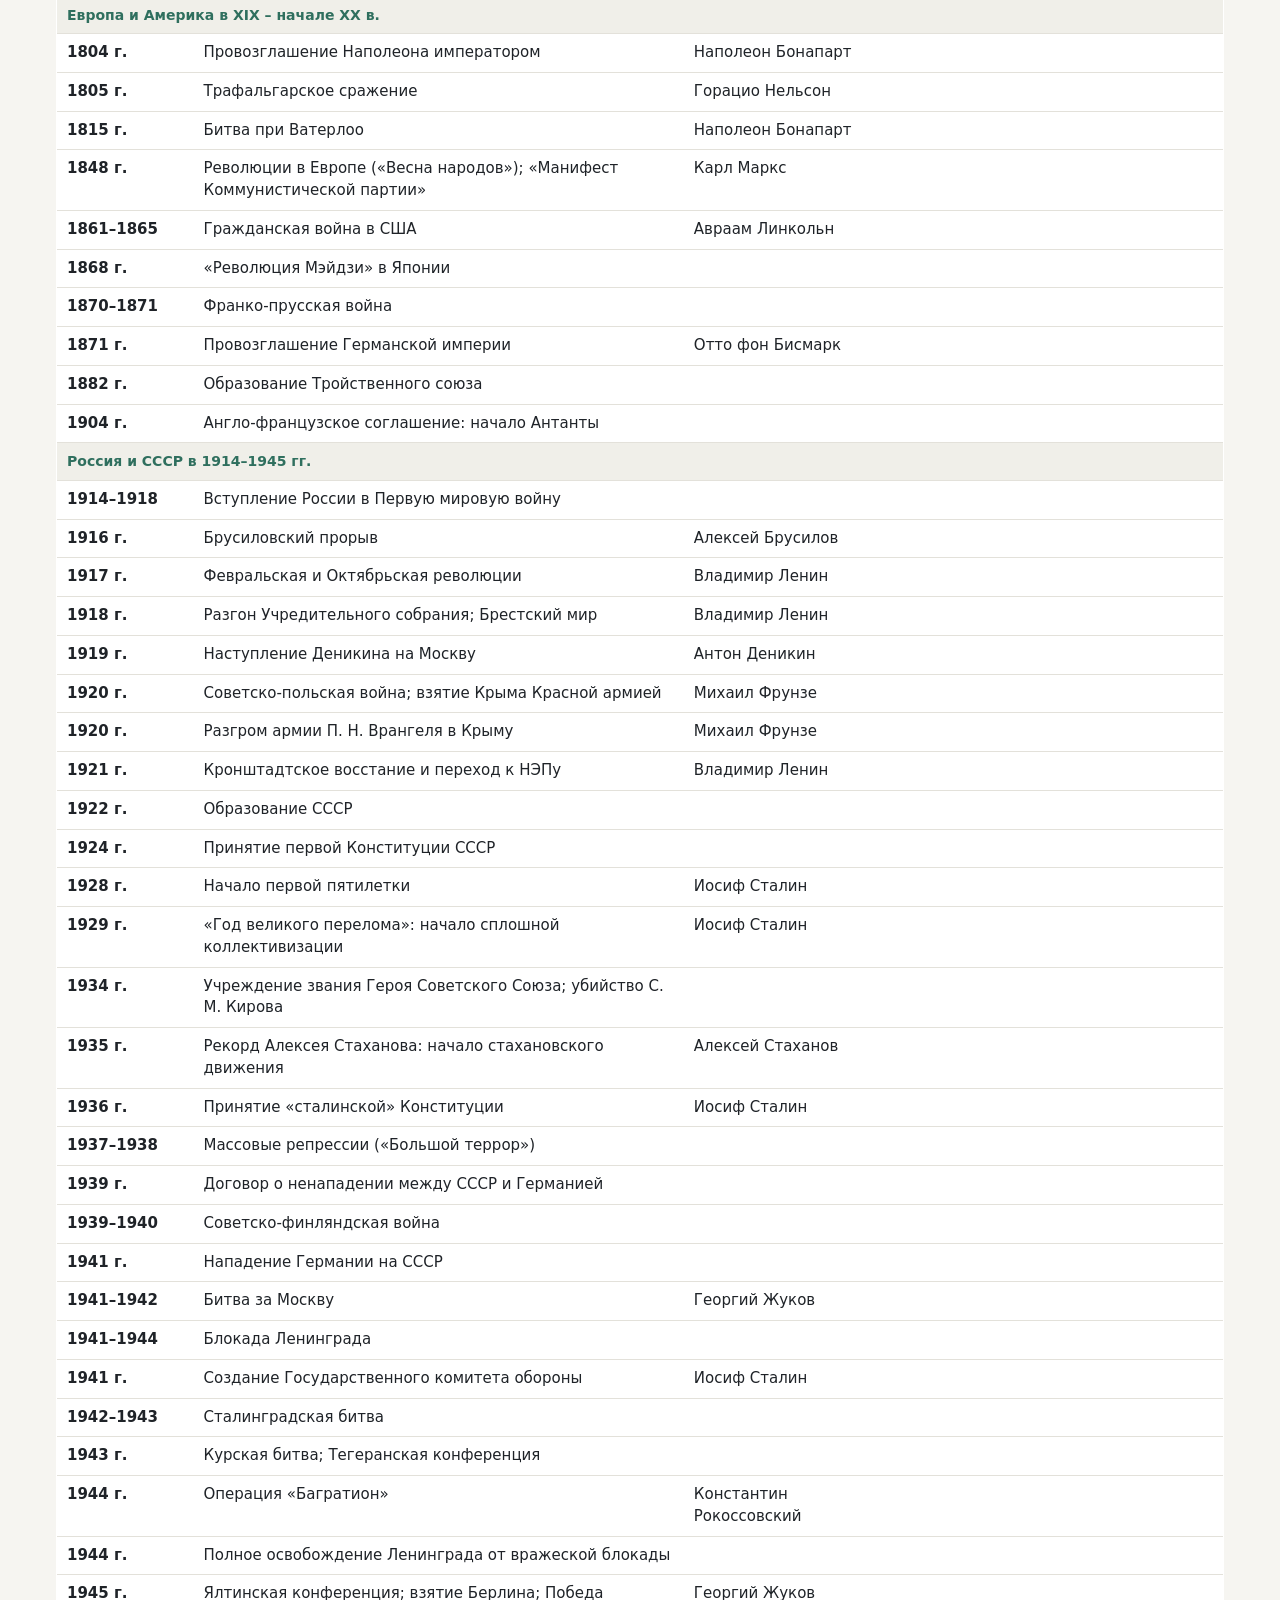
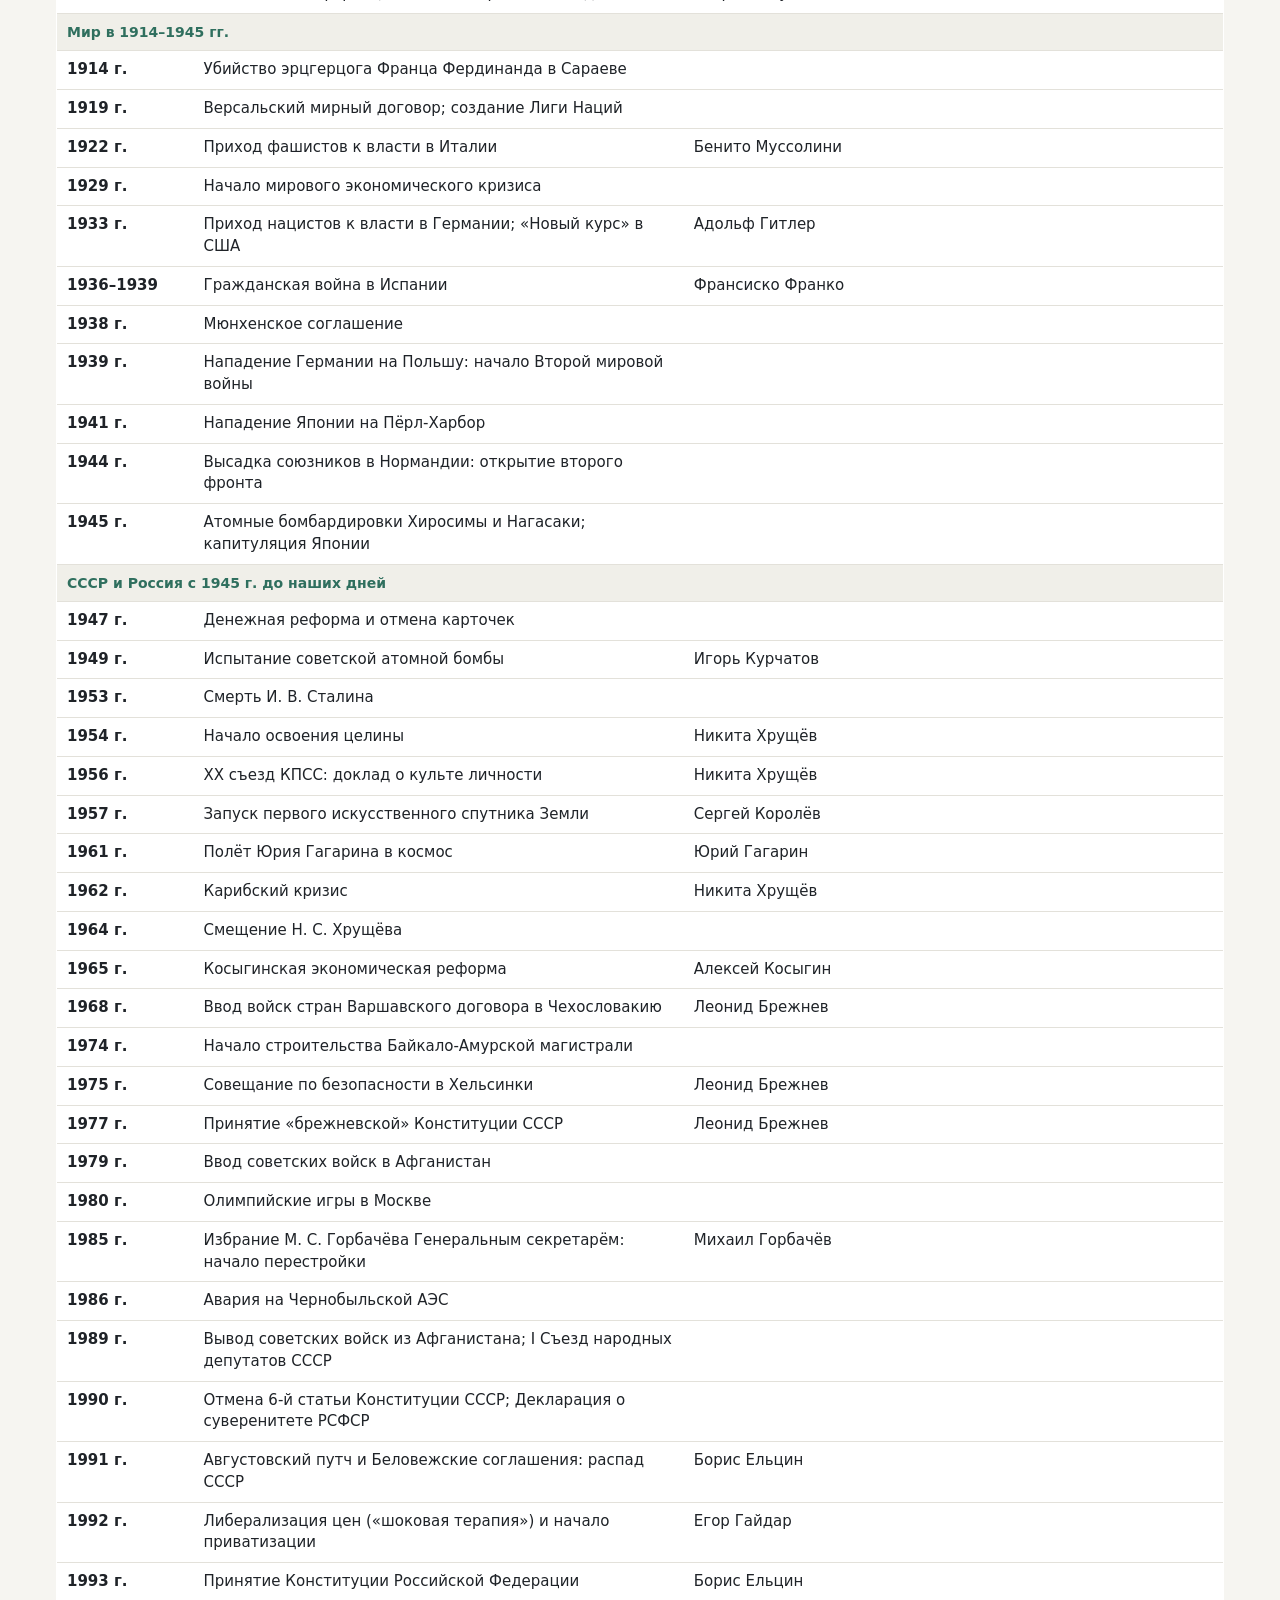
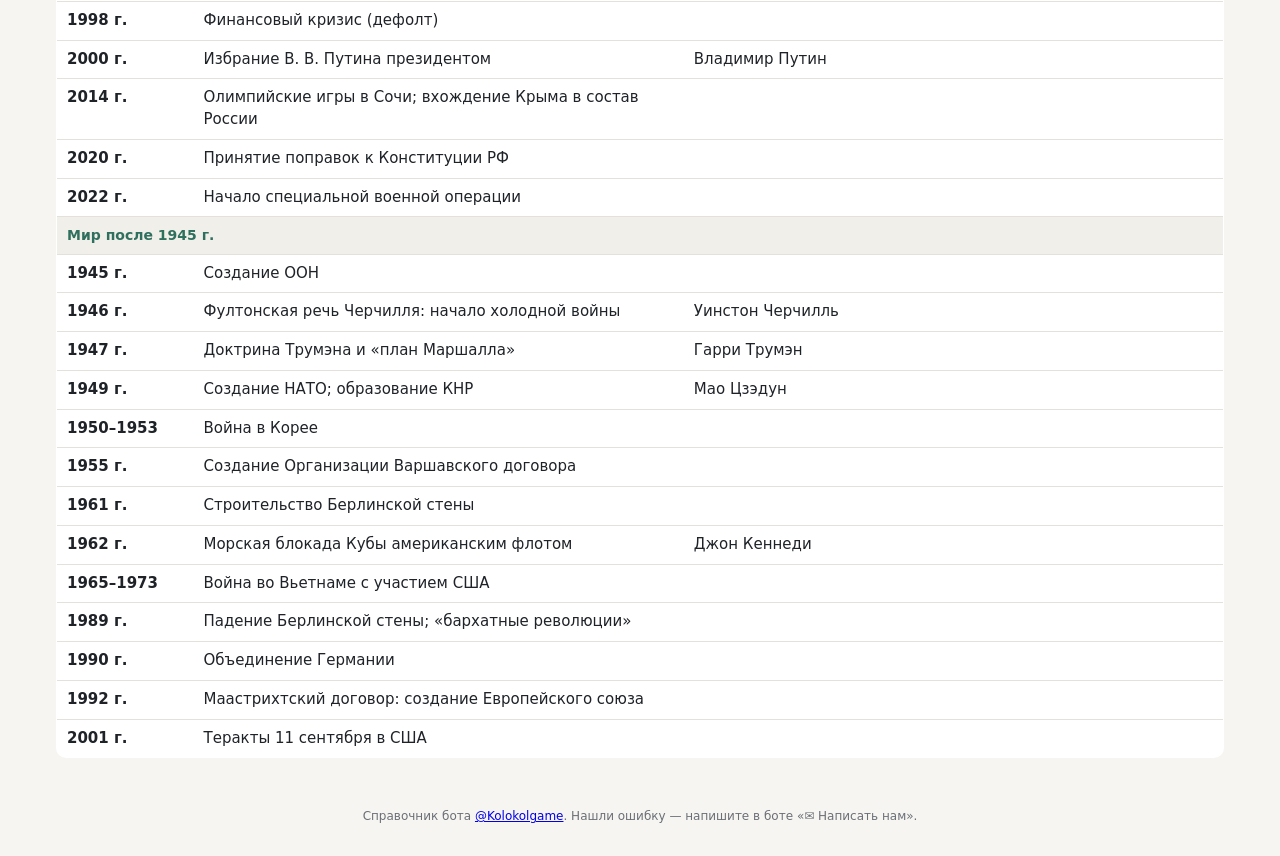
==== commit 8fd3d26c: "Справочник 2026-11-20 00:16" ====
--- a/index.html
+++ b/index.html
@@ -171,6 +171,11 @@
   const tabs = $("tabs"); tabs.replaceChildren();
   for (const t of tabsHere) tabs.appendChild(chip(`${t.title} ${t.rows.filter(r => inMode(r[1], r[2], r[3])).length}`,
     t.key === state.tab, () => { state.tab = t.key; render(); }));
+  if (state.subject === "bio") {  // тренажёр: перетащить подписи к схеме — отдельная страница
+    const a = document.createElement("a");
+    a.className = "chip"; a.href = "trainer.html"; a.textContent = "🧩 Тренажёр"; a.style.textDecoration = "none";
+    tabs.appendChild(a);
+  }
   const tab = data.tabs.find(t => t.key === state.tab);
   // темы
   const rows = tab.rows.filter(r => inMode(r[1], r[2], r[3]));
